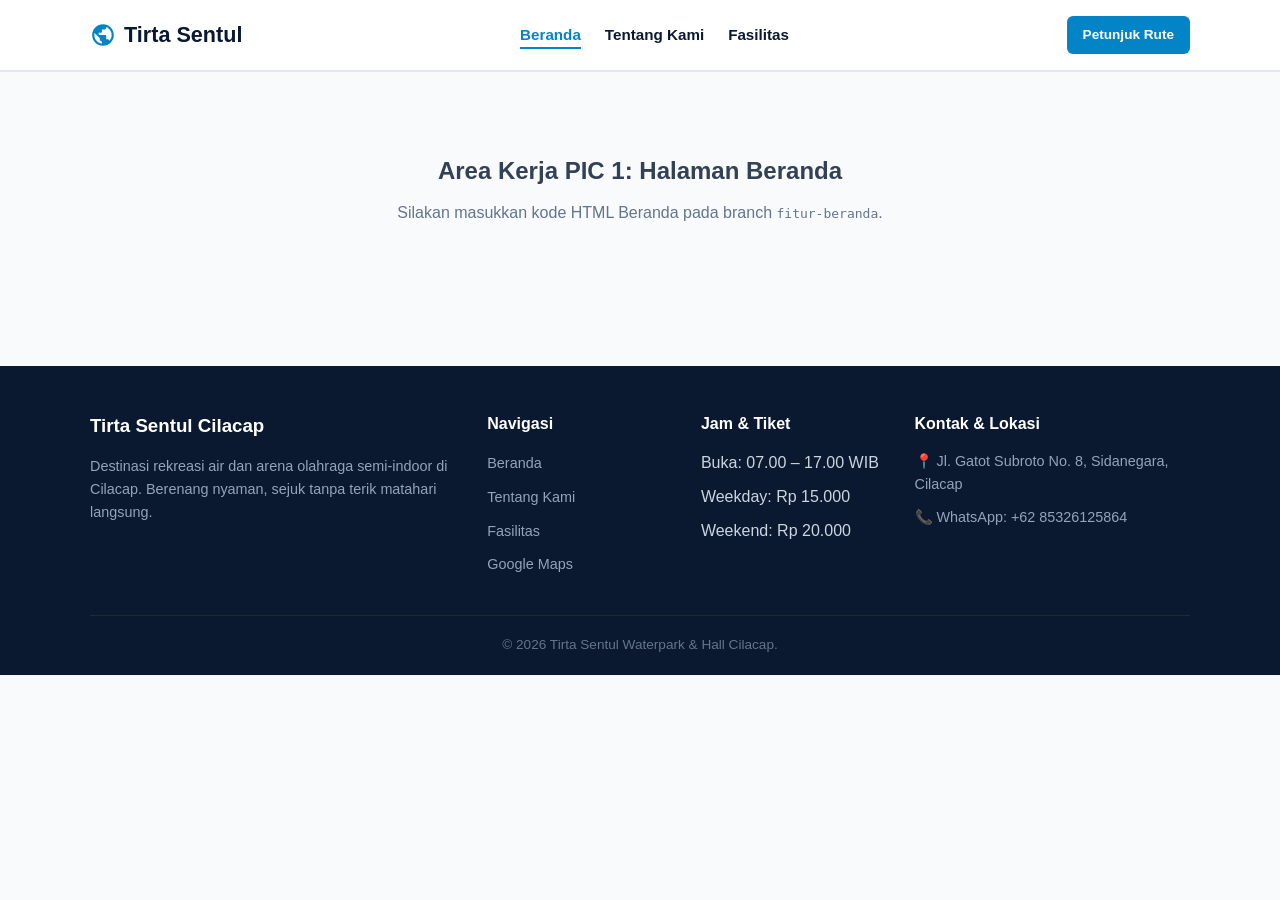
==== index.html @ 7c4a81f1 "Inisiasi kerangka project, master template header footer, dan DRD" ====
<!DOCTYPE html>
<html lang="id">
<head>
  <meta charset="UTF-8">
  <meta name="viewport" content="width=device-width, initial-scale=1.0">
  <title>Beranda - Tirta Sentul Waterpark & Hall Cilacap</title>
  <meta name="description" content="Destinasi renang semi-indoor sejuk di Cilacap. Bebas terik matahari langsung dan hujan.">
  <link rel="stylesheet" href="style.css">
</head>
<body>

  <!-- =========================================================================
       CANONICAL HEADER (DIKELOLA OLEH KETUA / PM)
       ========================================================================= -->
  <header class="site-header">
    <div class="container navbar">
      <a href="index.html" class="brand-logo">
        <svg viewBox="0 0 24 24"><path d="M12 2C6.48 2 2 6.48 2 12s4.48 10 10 10 10-4.48 10-10S17.52 2 12 2zm-1 17.93c-3.95-.49-7-3.85-7-7.93 0-.62.08-1.21.21-1.79L9 15v1c0 1.1.9 2 2 2v1.93zm6.9-2.54c-.26-.81-1-1.39-1.9-1.39h-1v-3c0-.55-.45-1-1-1H8v-2h2c.55 0 1-.45 1-1V7h2c1.1 0 2-.9 2-2v-.41c2.93 1.19 5 4.06 5 7.41 0 2.08-.8 3.97-2.1 5.39z"/></svg>
        <span>Tirta Sentul</span>
      </a>

      <nav>
        <ul class="nav-links">
          <li><a href="index.html">Beranda</a></li>
          <li><a href="tentang.html">Tentang Kami</a></li>
          <li><a href="fasilitas.html">Fasilitas</a></li>
        </ul>
      </nav>

      <a href="https://maps.google.com/?q=Sentul+Waterpark+Cilacap" target="_blank" class="btn btn-primary" style="padding: 8px 16px; font-size: 0.85rem;">
        Petunjuk Rute
      </a>
    </div>
  </header>

  <!-- =========================================================================
       MAIN CONTENT: AREA KERJA KHUSUS PIC 1 (BERANDA)
       Instruksi: Masukkan kode [BLOK 1: HTML] hasil generate AI di bawah ini.
       ========================================================================= -->
  <main id="main-content">
    <section style="padding: 80px 0; text-align: center;">
      <div class="container">
        <h2>Area Kerja PIC 1: Halaman Beranda</h2>
        <p style="margin-top: 10px; color: var(--text-muted);">Silakan masukkan kode HTML Beranda pada branch <code>fitur-beranda</code>.</p>
      </div>
    </section>
  </main>

  <!-- =========================================================================
       CANONICAL FOOTER (DIKELOLA OLEH KETUA / PM)
       ========================================================================= -->
  <footer class="site-footer">
    <div class="container footer-grid">
      <div class="footer-col">
        <h3>Tirta Sentul Cilacap</h3>
        <p>Destinasi rekreasi air dan arena olahraga semi-indoor di Cilacap. Berenang nyaman, sejuk tanpa terik matahari langsung.</p>
      </div>

      <div class="footer-col">
        <h4>Navigasi</h4>
        <ul class="footer-links">
          <li><a href="index.html">Beranda</a></li>
          <li><a href="tentang.html">Tentang Kami</a></li>
          <li><a href="fasilitas.html">Fasilitas</a></li>
          <li><a href="https://maps.google.com/?q=Sentul+Waterpark+Cilacap" target="_blank">Google Maps</a></li>
        </ul>
      </div>

      <div class="footer-col">
        <h4>Jam & Tiket</h4>
        <ul class="footer-links">
          <li>Buka: 07.00 – 17.00 WIB</li>
          <li>Weekday: Rp 15.000</li>
          <li>Weekend: Rp 20.000</li>
        </ul>
      </div>

      <div class="footer-col">
        <h4>Kontak & Lokasi</h4>
        <div class="footer-contact-item">
          <span>📍 Jl. Gatot Subroto No. 8, Sidanegara, Cilacap</span>
        </div>
        <div class="footer-contact-item">
          <span>📞 WhatsApp: +62 85326125864</span>
        </div>
      </div>
    </div>

    <div class="container footer-bottom">
      <p>&copy; 2026 Tirta Sentul Waterpark & Hall Cilacap.</p>
    </div>
  </footer>

  <script src="script.js"></script>
</body>
</html>
---- style.css ----
/* ==========================================================================
   TIRTA SENTUL WATERPARK & HALL CILACAP - STYLESHEET TUNGGAL
   Mata Kuliah: Pemrograman Web Dasar - Politeknik Negeri Cilacap
   Struktur: Multi-Page Application (MPA) dengan Zonasi Git Kolaboratif
   ========================================================================== */

/* --------------------------------------------------------------------------
   1. RESET & VARIABLE GLOBAL (Dikelola oleh Ketua / PM)
   -------------------------------------------------------------------------- */
* {
  margin: 0;
  padding: 0;
  box-sizing: border-box;
}

:root {
  --primary-color: #0284c7;     /* Biru Air Tirta Sentul */
  --primary-hover: #0369a1;     /* Biru lebih gelap saat hover */
  --navy-color: #0a192f;        /* Navy Gelap untuk teks judul & footer */
  --bg-light: #f8fafc;          /* Latar belakang halaman */
  --text-color: #334155;        /* Warna teks isi / paragraf */
  --text-muted: #64748b;        /* Teks sekunder / abu-abu */
  --white: #ffffff;             /* Putih murni */
  --border-color: #e2e8f0;      /* Garis pembatas */
}

body {
  font-family: 'Segoe UI', Tahoma, Geneva, Verdana, sans-serif;
  color: var(--text-color);
  background-color: var(--bg-light);
  line-height: 1.6;
}

img {
  max-width: 100%;
  height: auto;
  display: block;
}

/* --------------------------------------------------------------------------
   2. KOMPONEN BERSAMA (Container & Tombol Reusable)
   -------------------------------------------------------------------------- */
.container {
  width: 90%;
  max-width: 1100px;
  margin: 0 auto;
}

.btn {
  display: inline-block;
  padding: 10px 22px;
  font-size: 0.95rem;
  font-weight: 600;
  text-decoration: none;
  border-radius: 6px;
  cursor: pointer;
  border: none;
  transition: background-color 0.2s ease, transform 0.2s ease;
}

.btn-primary {
  background-color: var(--primary-color);
  color: var(--white);
}

.btn-primary:hover {
  background-color: var(--primary-hover);
  transform: translateY(-2px);
}

.btn-secondary {
  background-color: #e2e8f0;
  color: var(--navy-color);
}

.btn-secondary:hover {
  background-color: #cbd5e1;
  transform: translateY(-2px);
}

/* --------------------------------------------------------------------------
   3. HEADER & NAVBAR BERSAMA (Dikelola oleh Ketua / PM)
   -------------------------------------------------------------------------- */
.site-header {
  background-color: var(--white);
  border-bottom: 2px solid var(--border-color);
  position: sticky;
  top: 0;
  z-index: 100;
}

.navbar {
  display: flex;
  justify-content: space-between;
  align-items: center;
  padding: 16px 0;
}

.brand-logo {
  display: flex;
  align-items: center;
  gap: 8px;
  font-size: 1.35rem;
  font-weight: 700;
  color: var(--navy-color);
  text-decoration: none;
}

.brand-logo svg {
  width: 26px;
  height: 26px;
  fill: var(--primary-color);
}

.nav-links {
  display: flex;
  gap: 24px;
  list-style: none;
}

.nav-links a {
  text-decoration: none;
  color: var(--navy-color);
  font-weight: 600;
  font-size: 0.95rem;
  padding-bottom: 4px;
  transition: color 0.2s ease, border-bottom 0.2s ease;
}

.nav-links a:hover,
.nav-links a.active {
  color: var(--primary-color);
  border-bottom: 2px solid var(--primary-color);
}

/* --------------------------------------------------------------------------
   4. FOOTER BERSAMA (Dikelola oleh Ketua / PM)
   -------------------------------------------------------------------------- */
.site-footer {
  background-color: var(--navy-color);
  color: #cbd5e1;
  padding: 45px 0 20px 0;
  margin-top: 60px;
}

.footer-grid {
  display: grid;
  grid-template-columns: 2fr 1fr 1fr 1.5fr;
  gap: 30px;
  margin-bottom: 30px;
}

.footer-col h3,
.footer-col h4 {
  color: var(--white);
  margin-bottom: 14px;
}

.footer-col p {
  font-size: 0.9rem;
  line-height: 1.6;
  color: #94a3b8;
}

.footer-links {
  list-style: none;
}

.footer-links li {
  margin-bottom: 8px;
}

.footer-links a {
  color: #94a3b8;
  text-decoration: none;
  font-size: 0.9rem;
  transition: color 0.2s ease;
}

.footer-links a:hover {
  color: var(--primary-color);
}

.footer-contact-item {
  display: flex;
  gap: 8px;
  margin-bottom: 10px;
  font-size: 0.9rem;
  color: #94a3b8;
}

.footer-bottom {
  text-align: center;
  border-top: 1px solid #1e293b;
  padding-top: 18px;
  font-size: 0.85rem;
  color: #64748b;
}

/* ==========================================================================
   5. BAGIAN PIC 1: HALAMAN BERANDA (index.html)
   Aturan: Wajib gunakan prefix .home- untuk semua class khusus Beranda.
   Tuliskan kode CSS halaman beranda di bawah baris ini:
   ========================================================================== */



/* ==========================================================================
   6. BAGIAN PIC 2: HALAMAN TENTANG KAMI (tentang.html)
   Aturan: Wajib gunakan prefix .about- untuk semua class khusus Tentang Kami.
   Tuliskan kode CSS halaman tentang kami di bawah baris ini:
   ========================================================================== */



/* ==========================================================================
   7. BAGIAN PIC 3: HALAMAN FASILITAS (fasilitas.html)
   Aturan: Wajib gunakan prefix .facility- untuk semua class khusus Fasilitas.
   Tuliskan kode CSS halaman fasilitas di bawah baris ini:
   ========================================================================== */
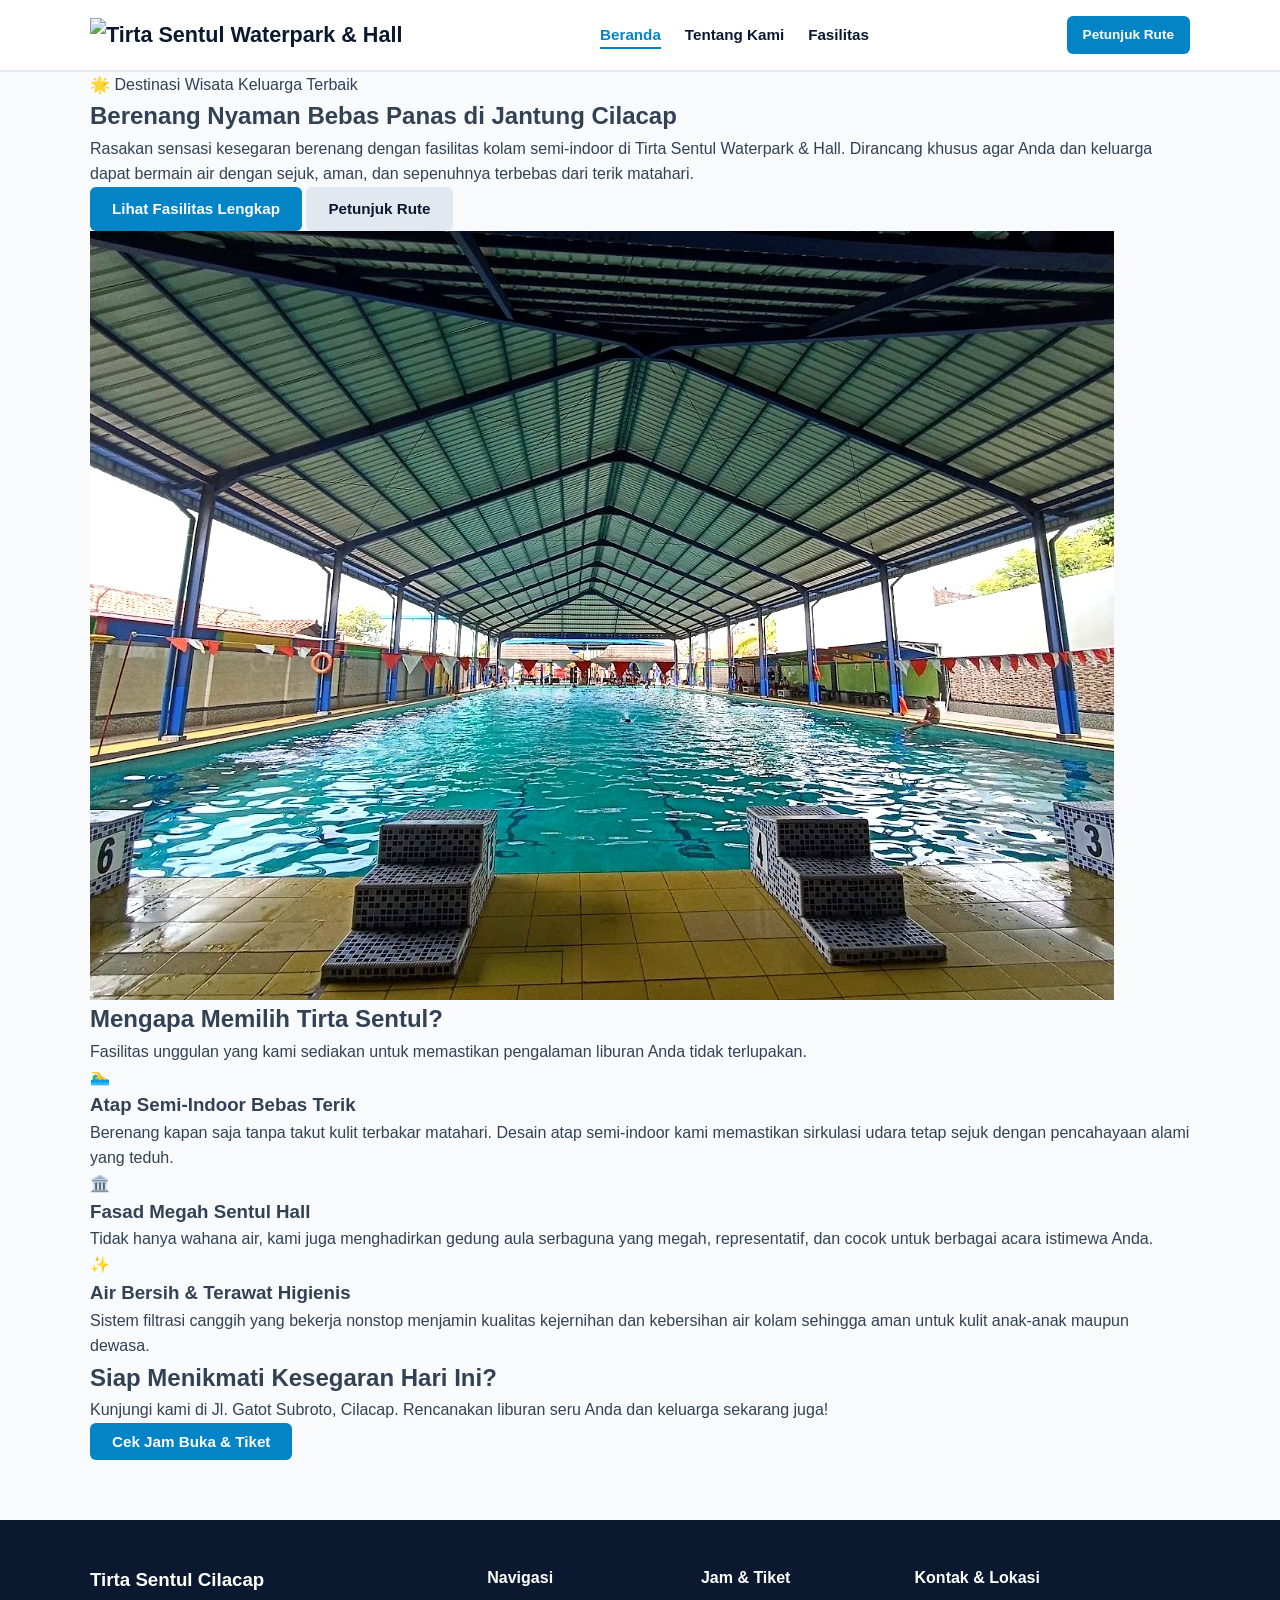
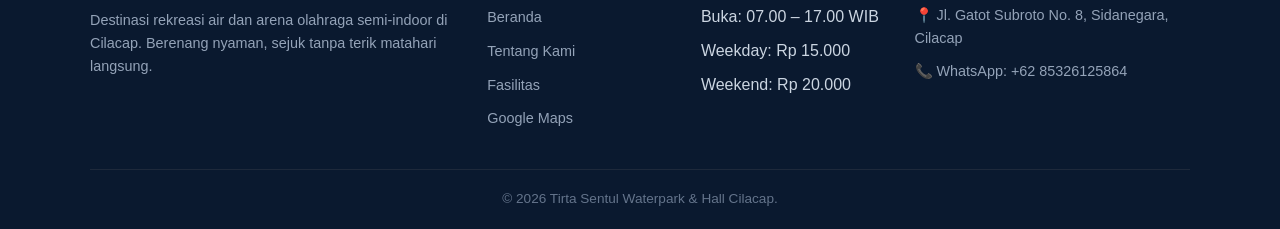
==== commit 7945a8ca: "Feat: Home page yang terdiri dari section hero, keunggulan, dan info tiket" ====
--- a/index.html
+++ b/index.html
@@ -5,6 +5,7 @@
   <meta name="viewport" content="width=device-width, initial-scale=1.0">
   <title>Beranda - Tirta Sentul Waterpark & Hall Cilacap</title>
   <meta name="description" content="Destinasi renang semi-indoor sejuk di Cilacap. Bebas terik matahari langsung dan hujan.">
+  <link rel="icon" type="image/svg+xml" href="assets/images/logo-icon.svg">
   <link rel="stylesheet" href="style.css">
 </head>
 <body>
@@ -14,9 +15,8 @@
        ========================================================================= -->
   <header class="site-header">
     <div class="container navbar">
-      <a href="index.html" class="brand-logo">
-        <svg viewBox="0 0 24 24"><path d="M12 2C6.48 2 2 6.48 2 12s4.48 10 10 10 10-4.48 10-10S17.52 2 12 2zm-1 17.93c-3.95-.49-7-3.85-7-7.93 0-.62.08-1.21.21-1.79L9 15v1c0 1.1.9 2 2 2v1.93zm6.9-2.54c-.26-.81-1-1.39-1.9-1.39h-1v-3c0-.55-.45-1-1-1H8v-2h2c.55 0 1-.45 1-1V7h2c1.1 0 2-.9 2-2v-.41c2.93 1.19 5 4.06 5 7.41 0 2.08-.8 3.97-2.1 5.39z"/></svg>
-        <span>Tirta Sentul</span>
+      <a href="index.html" class="brand-logo" aria-label="Tirta Sentul Waterpark & Hall">
+        <img src="assets/images/logo.svg" alt="Tirta Sentul Waterpark & Hall" class="brand-logo-img">
       </a>
 
       <nav>
@@ -38,11 +38,70 @@
        Instruksi: Masukkan kode [BLOK 1: HTML] hasil generate AI di bawah ini.
        ========================================================================= -->
   <main id="main-content">
-    <section style="padding: 80px 0; text-align: center;">
-      <div class="container">
-        <h2>Area Kerja PIC 1: Halaman Beranda</h2>
-        <p style="margin-top: 10px; color: var(--text-muted);">Silakan masukkan kode HTML Beranda pada branch <code>fitur-beranda</code>.</p>
+    <!-- HERO SECTION -->
+<section class="home-hero">
+  <div class="container">
+    <div class="home-hero-layout">
+      <div class="home-hero-content">
+        <span class="home-hero-badge">🌟 Destinasi Wisata Keluarga Terbaik</span>
+        <h1 class="home-hero-title">Berenang Nyaman Bebas Panas di Jantung Cilacap</h1>
+        <p class="home-hero-desc">
+          Rasakan sensasi kesegaran berenang dengan fasilitas kolam semi-indoor di Tirta Sentul Waterpark & Hall. Dirancang khusus agar Anda dan keluarga dapat bermain air dengan sejuk, aman, dan sepenuhnya terbebas dari terik matahari.
+        </p>
+      <div class="home-hero-actions">
+        <a href="fasilitas.html" class="btn btn-primary">Lihat Fasilitas Lengkap</a>
+        <a href="https://maps.google.com/?q=Sentul+Waterpark+Cilacap" target="_blank" rel="noopener noreferrer" class="btn btn-secondary">Petunjuk Rute</a>
       </div>
+    </div>
+    <div class="home-hero-visual">
+      <img src="assets/images/indoor-pool.jpg" alt="Kolam Renang Semi-Indoor Tirta Sentul Cilacap" class="home-hero-img">
+    </div>
+  </div>
+</div>
+</section>
+
+  <!-- KEUNGGULAN SECTION -->
+  <section class="home-features">
+    <div class="container">
+      <div class="home-section-header">
+        <h2 class="home-section-title">Mengapa Memilih Tirta Sentul?</h2>
+        <p class="home-section-desc">Fasilitas unggulan yang kami sediakan untuk memastikan pengalaman liburan Anda tidak terlupakan.</p>
+      </div>
+      
+      <div class="home-features-grid">
+        <!-- Kartu 1 -->
+        <article class="home-card">
+          <div class="home-card-icon">🏊‍♂️</div>
+          <h3 class="home-card-title">Atap Semi-Indoor Bebas Terik</h3>
+          <p class="home-card-desc">Berenang kapan saja tanpa takut kulit terbakar matahari. Desain atap semi-indoor kami memastikan sirkulasi udara tetap sejuk dengan pencahayaan alami yang teduh.</p>
+        </article>
+
+        <!-- Kartu 2 -->
+        <article class="home-card">
+          <div class="home-card-icon">🏛️</div>
+          <h3 class="home-card-title">Fasad Megah Sentul Hall</h3>
+          <p class="home-card-desc">Tidak hanya wahana air, kami juga menghadirkan gedung aula serbaguna yang megah, representatif, dan cocok untuk berbagai acara istimewa Anda.</p>
+        </article>
+
+        <!-- Kartu 3 -->
+        <article class="home-card">
+          <div class="home-card-icon">✨</div>
+          <h3 class="home-card-title">Air Bersih & Terawat Higienis</h3>
+          <p class="home-card-desc">Sistem filtrasi canggih yang bekerja nonstop menjamin kualitas kejernihan dan kebersihan air kolam sehingga aman untuk kulit anak-anak maupun dewasa.</p>
+        </article>
+      </div>
+    </div>
+  </section>
+
+    <!-- CALL TO ACTION (CTA) SECTION -->
+    <section class="home-cta-banner">
+    <div class="container">
+      <div class="home-cta-content">
+        <h2 class="home-cta-title">Siap Menikmati Kesegaran Hari Ini?</h2>
+        <p class="home-cta-desc">Kunjungi kami di Jl. Gatot Subroto, Cilacap. Rencanakan liburan seru Anda dan keluarga sekarang juga!</p>
+        <button type="button" id="btn-info-tiket" class="btn btn-primary">Cek Jam Buka & Tiket</button>
+      </div>
+    </div>
     </section>
   </main>
 
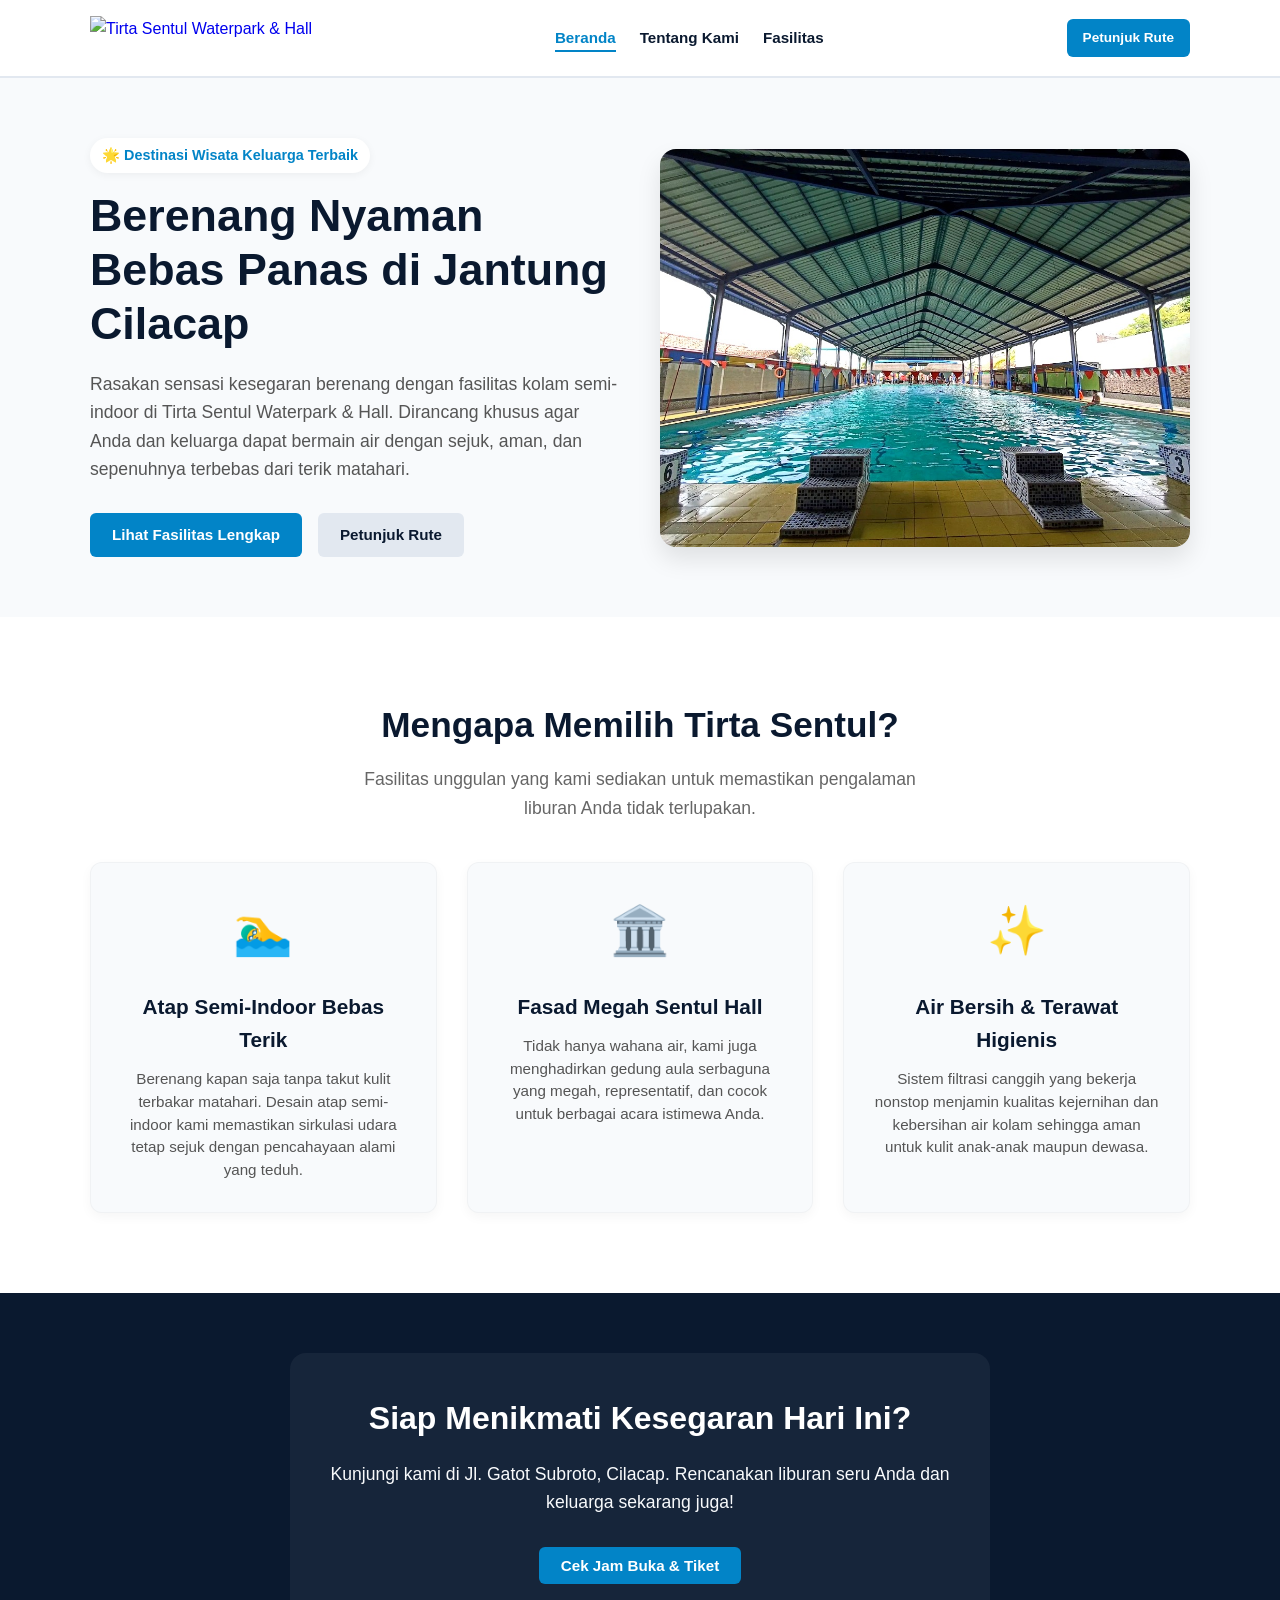
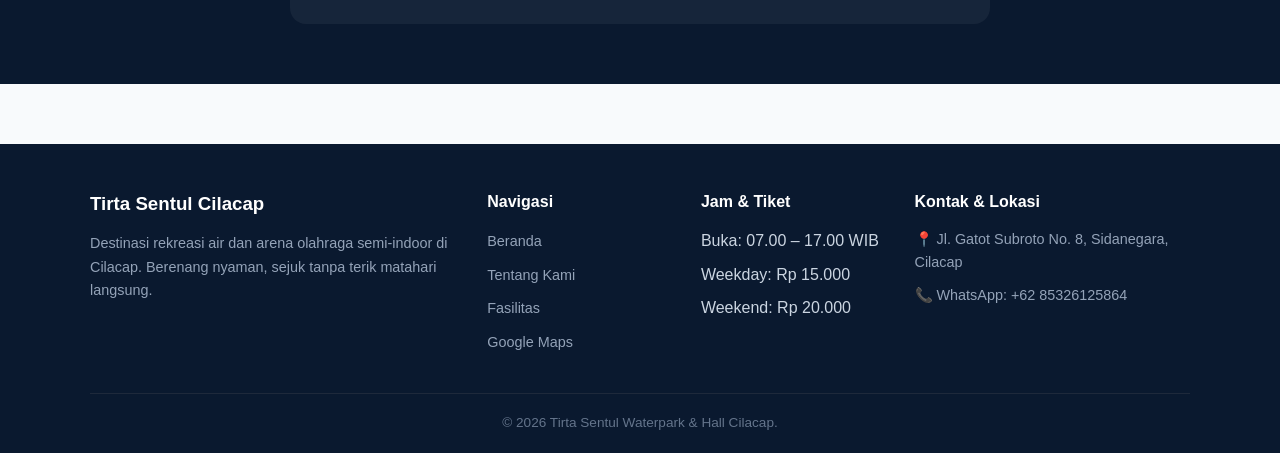
==== commit fa50c357: "Fix: Mengubah di section daftar harga dari alert menjadi pop up modal intraktif" ====
--- a/index.html
+++ b/index.html
@@ -38,71 +38,122 @@
        Instruksi: Masukkan kode [BLOK 1: HTML] hasil generate AI di bawah ini.
        ========================================================================= -->
   <main id="main-content">
-    <!-- HERO SECTION -->
-<section class="home-hero">
-  <div class="container">
-    <div class="home-hero-layout">
-      <div class="home-hero-content">
-        <span class="home-hero-badge">🌟 Destinasi Wisata Keluarga Terbaik</span>
-        <h1 class="home-hero-title">Berenang Nyaman Bebas Panas di Jantung Cilacap</h1>
-        <p class="home-hero-desc">
-          Rasakan sensasi kesegaran berenang dengan fasilitas kolam semi-indoor di Tirta Sentul Waterpark & Hall. Dirancang khusus agar Anda dan keluarga dapat bermain air dengan sejuk, aman, dan sepenuhnya terbebas dari terik matahari.
-        </p>
-      <div class="home-hero-actions">
-        <a href="fasilitas.html" class="btn btn-primary">Lihat Fasilitas Lengkap</a>
-        <a href="https://maps.google.com/?q=Sentul+Waterpark+Cilacap" target="_blank" rel="noopener noreferrer" class="btn btn-secondary">Petunjuk Rute</a>
-      </div>
-    </div>
-    <div class="home-hero-visual">
-      <img src="assets/images/indoor-pool.jpg" alt="Kolam Renang Semi-Indoor Tirta Sentul Cilacap" class="home-hero-img">
+  <!-- HERO SECTION -->
+  <section class="home-hero">
+    <div class="container">
+      <div class="home-hero-layout">
+        <div class="home-hero-content">
+          <span class="home-hero-badge">🌟 Destinasi Wisata Keluarga Terbaik</span>
+          <h1 class="home-hero-title">Berenang Nyaman Bebas Panas di Jantung Cilacap</h1>
+          <p class="home-hero-desc">
+            Rasakan sensasi kesegaran berenang dengan fasilitas kolam semi-indoor di Tirta Sentul Waterpark & Hall. Dirancang khusus agar Anda dan keluarga dapat bermain air dengan sejuk, aman, dan sepenuhnya terbebas dari terik matahari.
+          </p>
+        <div class="home-hero-actions">
+          <a href="fasilitas.html" class="btn btn-primary">Lihat Fasilitas Lengkap</a>
+          <a href="https://maps.google.com/?q=Sentul+Waterpark+Cilacap" target="_blank" rel="noopener noreferrer" class="btn btn-secondary">Petunjuk Rute</a>
+        </div>
+      </div>
+      <div class="home-hero-visual">
+        <img src="assets/images/indoor-pool.jpg" alt="Kolam Renang Semi-Indoor Tirta Sentul Cilacap" class="home-hero-img">
+      </div>
     </div>
   </div>
-</div>
-</section>
-
-  <!-- KEUNGGULAN SECTION -->
-  <section class="home-features">
-    <div class="container">
-      <div class="home-section-header">
-        <h2 class="home-section-title">Mengapa Memilih Tirta Sentul?</h2>
-        <p class="home-section-desc">Fasilitas unggulan yang kami sediakan untuk memastikan pengalaman liburan Anda tidak terlupakan.</p>
-      </div>
-      
-      <div class="home-features-grid">
-        <!-- Kartu 1 -->
-        <article class="home-card">
-          <div class="home-card-icon">🏊‍♂️</div>
-          <h3 class="home-card-title">Atap Semi-Indoor Bebas Terik</h3>
-          <p class="home-card-desc">Berenang kapan saja tanpa takut kulit terbakar matahari. Desain atap semi-indoor kami memastikan sirkulasi udara tetap sejuk dengan pencahayaan alami yang teduh.</p>
-        </article>
-
-        <!-- Kartu 2 -->
-        <article class="home-card">
-          <div class="home-card-icon">🏛️</div>
-          <h3 class="home-card-title">Fasad Megah Sentul Hall</h3>
-          <p class="home-card-desc">Tidak hanya wahana air, kami juga menghadirkan gedung aula serbaguna yang megah, representatif, dan cocok untuk berbagai acara istimewa Anda.</p>
-        </article>
-
-        <!-- Kartu 3 -->
-        <article class="home-card">
-          <div class="home-card-icon">✨</div>
-          <h3 class="home-card-title">Air Bersih & Terawat Higienis</h3>
-          <p class="home-card-desc">Sistem filtrasi canggih yang bekerja nonstop menjamin kualitas kejernihan dan kebersihan air kolam sehingga aman untuk kulit anak-anak maupun dewasa.</p>
-        </article>
-      </div>
-    </div>
   </section>
 
-    <!-- CALL TO ACTION (CTA) SECTION -->
-    <section class="home-cta-banner">
-    <div class="container">
-      <div class="home-cta-content">
-        <h2 class="home-cta-title">Siap Menikmati Kesegaran Hari Ini?</h2>
-        <p class="home-cta-desc">Kunjungi kami di Jl. Gatot Subroto, Cilacap. Rencanakan liburan seru Anda dan keluarga sekarang juga!</p>
-        <button type="button" id="btn-info-tiket" class="btn btn-primary">Cek Jam Buka & Tiket</button>
-      </div>
-    </div>
+    <!-- KEUNGGULAN SECTION -->
+    <section class="home-highlights">
+      <div class="container">
+        <div class="home-section-header">
+          <h2 class="home-section-title">Mengapa Memilih Tirta Sentul?</h2>
+          <p class="home-section-desc">Fasilitas unggulan yang kami sediakan untuk memastikan pengalaman liburan Anda tidak terlupakan.</p>
+        </div>
+        
+        <div class="home-highlights-grid">
+          <!-- Kartu 1 -->
+          <article class="home-card">
+            <div class="home-card-icon">🏊‍♂️</div>
+            <h3 class="home-card-title">Atap Semi-Indoor Bebas Terik</h3>
+            <p class="home-card-desc">Berenang kapan saja tanpa takut kulit terbakar matahari. Desain atap semi-indoor kami memastikan sirkulasi udara tetap sejuk dengan pencahayaan alami yang teduh.</p>
+          </article>
+
+          <!-- Kartu 2 -->
+          <article class="home-card">
+            <div class="home-card-icon">🏛️</div>
+            <h3 class="home-card-title">Fasad Megah Sentul Hall</h3>
+            <p class="home-card-desc">Tidak hanya wahana air, kami juga menghadirkan gedung aula serbaguna yang megah, representatif, dan cocok untuk berbagai acara istimewa Anda.</p>
+          </article>
+
+          <!-- Kartu 3 -->
+          <article class="home-card">
+            <div class="home-card-icon">✨</div>
+            <h3 class="home-card-title">Air Bersih & Terawat Higienis</h3>
+            <p class="home-card-desc">Sistem filtrasi canggih yang bekerja nonstop menjamin kualitas kejernihan dan kebersihan air kolam sehingga aman untuk kulit anak-anak maupun dewasa.</p>
+          </article>
+        </div>
+      </div>
     </section>
+
+      <!-- CALL TO ACTION (CTA) SECTION -->
+      <section class="home-cta-banner">
+      <div class="container">
+        <div class="home-cta-content">
+          <h2 class="home-cta-title">Siap Menikmati Kesegaran Hari Ini?</h2>
+          <p class="home-cta-desc">Kunjungi kami di Jl. Gatot Subroto, Cilacap. Rencanakan liburan seru Anda dan keluarga sekarang juga!</p>
+          <button type="button" id="btn-info-tiket" class="btn btn-primary">Cek Jam Buka & Tiket</button>
+        </div>
+      </div>
+    </section>
+
+        <!-- MODAL POP-UP INFO TIKET & JAM OPERASIONAL -->
+    <dialog id="modal-info-tiket" class="home-modal">
+      <div class="home-modal-content">
+        <div class="home-modal-header">
+          <h3 class="home-modal-title">🎫 Informasi Tiket & Jam Buka</h3>
+          <button type="button" id="btn-close-modal" class="home-modal-close" aria-label="Tutup Modal">&times;</button>
+        </div>
+        
+        <div class="home-modal-body">
+          <p>Selamat datang di <strong>Tirta Sentul Waterpark & Hall Cilacap</strong>! Berikut rincian tarif masuk dan waktu operasional kami:</p>
+          
+          <div class="home-modal-price-box">
+            <div class="home-modal-price-item">
+              <span>Senin – Jumat (Weekday)</span>
+              <span>Rp 15.000 / orang</span>
+            </div>
+            <div class="home-modal-price-item">
+              <span>Sabtu – Minggu &amp; Libur Nasional</span>
+              <span>Rp 20.000 / orang</span>
+            </div>
+            <div class="home-modal-price-item">
+              <span>Rombongan Sekolah / Instansi</span>
+              <span>Hubungi WA</span>
+            </div>
+            <div class="home-modal-price-item">
+              <span>Jam Operasional</span>
+              <span>07.30 – 17.00 WIB</span>
+            </div>
+          </div>
+          
+          <p class="home-modal-note">📍 <em>Jl. Gatot Subroto No. 8, Sidanegara, Cilacap</em></p>
+        </div>
+
+        <div class="home-modal-actions">
+          <a href="https://wa.me/6285326125864?text=Halo%20Tirta%20Sentul,%20saya%20ingin%20tanya%20info%20tiket%20dan%20booking%20rombongan%20sekolah" 
+             target="_blank" 
+             rel="noopener noreferrer" 
+             class="btn btn-primary">
+            💬 Hubungi WhatsApp
+          </a>
+          <a href="https://maps.google.com/?q=Sentul+Waterpark+Cilacap" 
+             target="_blank" 
+             rel="noopener noreferrer" 
+             class="btn btn-secondary">
+            📍 Buka Google Maps
+          </a>
+        </div>
+      </div>
+    </dialog>
+
   </main>
 
   <!-- =========================================================================
--- a/style.css
+++ b/style.css
@@ -100,16 +100,18 @@
   display: flex;
   align-items: center;
   gap: 8px;
-  font-size: 1.35rem;
-  font-weight: 700;
-  color: var(--navy-color);
   text-decoration: none;
 }
 
-.brand-logo svg {
-  width: 26px;
-  height: 26px;
-  fill: var(--primary-color);
+.brand-logo-img {
+  height: 44px;
+  width: auto;
+  display: block;
+  transition: transform 0.2s ease;
+}
+
+.brand-logo:hover .brand-logo-img {
+  transform: scale(1.02);
 }
 
 .nav-links {
@@ -202,8 +204,285 @@
    Aturan: Wajib gunakan prefix .home- untuk semua class khusus Beranda.
    Tuliskan kode CSS halaman beranda di bawah baris ini:
    ========================================================================== */
-
-
+/* 5. BAGIAN PIC 1: HALAMAN BERANDA */
+
+/* HERO SECTION */
+.home-hero {
+  padding: 60px 0;
+  background-color: var(--bg-light);
+}
+
+.home-hero-layout {
+  display: flex;
+  align-items: center;
+  justify-content: space-between;
+  gap: 40px;
+}
+
+.home-hero-content {
+  flex: 1;
+  max-width: 600px;
+}
+
+.home-hero-badge {
+  display: inline-block;
+  background-color: var(--white);
+  color: var(--primary-color);
+  padding: 6px 12px;
+  border-radius: 20px;
+  font-size: 0.9rem;
+  font-weight: bold;
+  margin-bottom: 16px;
+  box-shadow: 0 2px 8px rgba(0,0,0,0.05);
+}
+
+.home-hero-title {
+  color: var(--navy-color);
+  font-size: 2.8rem;
+  line-height: 1.2;
+  margin-bottom: 20px;
+}
+
+.home-hero-desc {
+  font-size: 1.1rem;
+  line-height: 1.6;
+  color: #555;
+  margin-bottom: 30px;
+}
+
+.home-hero-actions {
+  display: flex;
+  gap: 16px;
+  flex-wrap: wrap;
+}
+
+.home-hero-visual {
+  flex: 1;
+}
+
+.home-hero-img {
+  width: 100%;
+  height: auto;
+  border-radius: 16px;
+  box-shadow: 0 12px 24px rgba(0,0,0,0.1);
+  object-fit: cover;
+}
+
+/* SECTION HEADER (Reusable) */
+.home-section-header {
+  text-align: center;
+  margin-bottom: 40px;
+}
+
+.home-section-title {
+  color: var(--navy-color);
+  font-size: 2.2rem;
+  margin-bottom: 12px;
+}
+
+.home-section-desc {
+  color: #666;
+  font-size: 1.1rem;
+  max-width: 600px;
+  margin: 0 auto;
+}
+
+/* HIGHLIGHTS SECTION */
+.home-highlights {
+  padding: 80px 0;
+  background-color: var(--white);
+}
+
+.home-highlights-grid {
+  display: grid;
+  grid-template-columns: repeat(3, 1fr);
+  gap: 30px;
+}
+
+.home-card {
+  background-color: var(--bg-light);
+  padding: 30px;
+  border-radius: 12px;
+  text-align: center;
+  box-shadow: 0 4px 12px rgba(0,0,0,0.04);
+  transition: transform 0.3s ease, box-shadow 0.3s ease;
+  border: 1px solid rgba(0,0,0,0.03);
+}
+
+.home-card:hover {
+  transform: translateY(-8px);
+  box-shadow: 0 12px 24px rgba(0,0,0,0.08);
+}
+
+.home-card-icon {
+  font-size: 3rem;
+  margin-bottom: 20px;
+}
+
+.home-card-title {
+  color: var(--navy-color);
+  font-size: 1.3rem;
+  margin-bottom: 12px;
+}
+
+.home-card-desc {
+  color: #555;
+  line-height: 1.5;
+  font-size: 0.95rem;
+}
+
+/* CTA BANNER SECTION */
+.home-cta-banner {
+  padding: 60px 0;
+  background-color: var(--navy-color);
+  text-align: center;
+}
+
+.home-cta-content {
+  max-width: 700px;
+  margin: 0 auto;
+  padding: 40px;
+  background-color: rgba(255,255,255,0.05);
+  border-radius: 16px;
+}
+
+.home-cta-title {
+  color: var(--white);
+  font-size: 2rem;
+  margin-bottom: 16px;
+}
+
+.home-cta-desc {
+  color: var(--bg-light);
+  font-size: 1.1rem;
+  margin-bottom: 30px;
+}
+
+/* MODAL TIKET POP-UP (NATIVE HTML5 DIALOG) */
+.home-modal {
+  border: none;
+  border-radius: 16px;
+  padding: 0;
+  max-width: 520px;
+  width: 90%;
+  box-shadow: 0 20px 40px rgba(0, 0, 0, 0.25);
+  margin: auto;
+}
+
+.home-modal::backdrop {
+  background: rgba(10, 25, 47, 0.65);
+  backdrop-filter: blur(4px);
+}
+
+.home-modal-content {
+  padding: 28px;
+  background-color: var(--white);
+}
+
+.home-modal-header {
+  display: flex;
+  justify-content: space-between;
+  align-items: center;
+  margin-bottom: 16px;
+  padding-bottom: 12px;
+  border-bottom: 1px solid var(--border-color);
+}
+
+.home-modal-title {
+  color: var(--navy-color);
+  font-size: 1.25rem;
+  margin: 0;
+}
+
+.home-modal-close {
+  background: none;
+  border: none;
+  font-size: 1.8rem;
+  line-height: 1;
+  color: #64748b;
+  cursor: pointer;
+  padding: 0 4px;
+  transition: color 0.2s;
+}
+
+.home-modal-close:hover {
+  color: var(--navy-color);
+}
+
+.home-modal-body {
+  color: #475569;
+  font-size: 0.95rem;
+  line-height: 1.6;
+  margin-bottom: 24px;
+}
+
+.home-modal-price-box {
+  background-color: var(--bg-light);
+  border-radius: 10px;
+  padding: 14px 16px;
+  margin: 14px 0;
+  border-left: 4px solid var(--primary-color);
+}
+
+.home-modal-price-item {
+  display: flex;
+  justify-content: space-between;
+  padding: 6px 0;
+  font-weight: 500;
+  border-bottom: 1px dashed #e2e8f0;
+}
+
+.home-modal-price-item:last-child {
+  border-bottom: none;
+}
+
+.home-modal-price-item span:last-child {
+  font-weight: 700;
+  color: var(--primary-color);
+}
+
+.home-modal-note {
+  font-size: 0.85rem;
+  color: #64748b;
+  margin-top: 10px;
+}
+
+.home-modal-actions {
+  display: flex;
+  gap: 12px;
+  flex-wrap: wrap;
+}
+
+.home-modal-actions .btn {
+  flex: 1;
+  text-align: center;
+  justify-content: center;
+  font-size: 0.9rem;
+  padding: 10px 14px;
+}
+/* RESPONSIVE DASAR BERANDA */
+@media (max-width: 768px) {
+  .home-hero-layout {
+    flex-direction: column;
+    text-align: center;
+  }
+  
+  .home-hero-actions {
+    justify-content: center;
+  }
+
+  .home-hero-title {
+    font-size: 2.2rem;
+  }
+
+  .home-highlights-grid {
+    grid-template-columns: 1fr;
+  }
+
+  .home-modal-actions {
+    flex-direction: column;
+  }
+}
 
 /* ==========================================================================
    6. BAGIAN PIC 2: HALAMAN TENTANG KAMI (tentang.html)
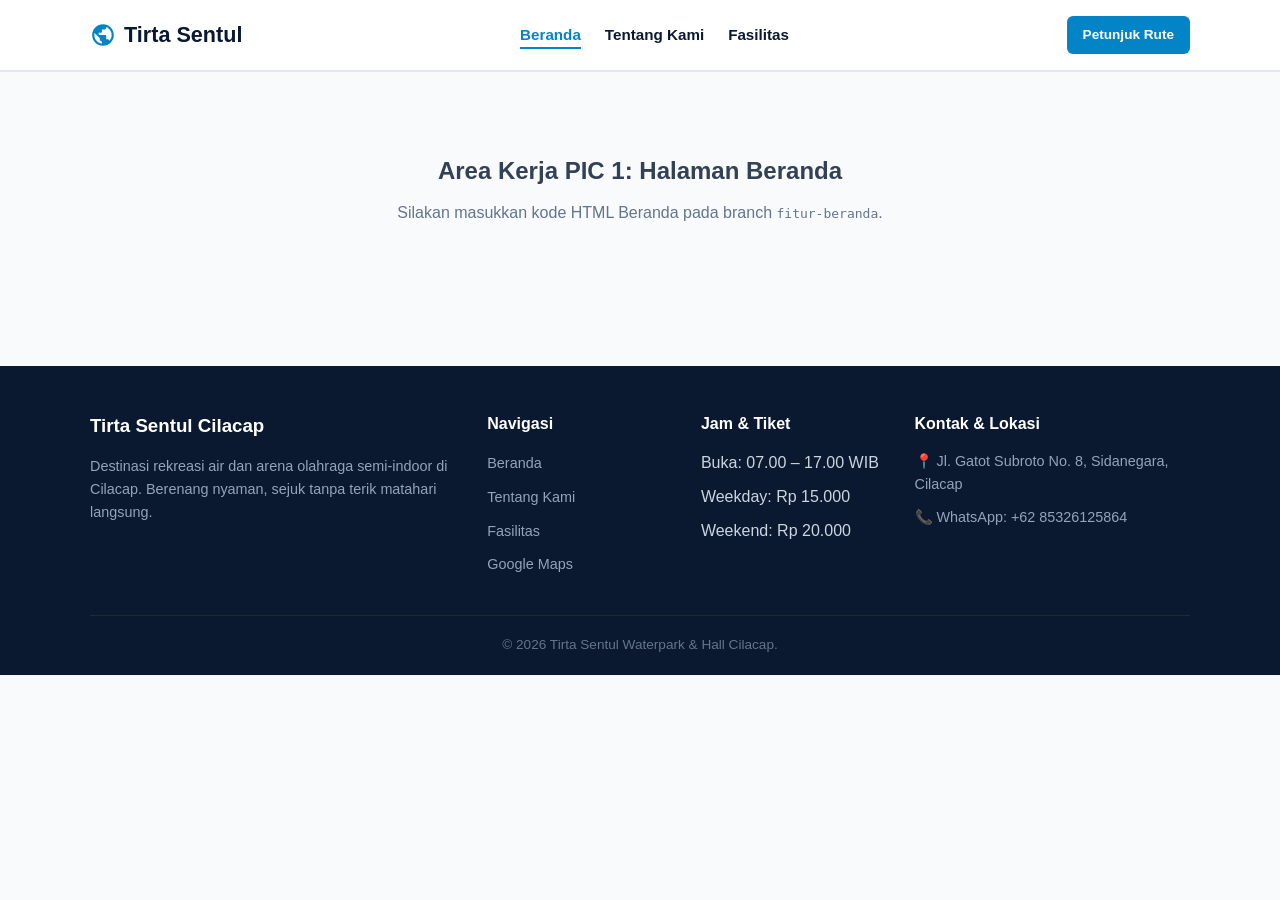
==== commit 02774ee7: "nyoba benerin konflik tentang.html" ====
--- a/index.html
+++ b/index.html
@@ -5,7 +5,6 @@
   <meta name="viewport" content="width=device-width, initial-scale=1.0">
   <title>Beranda - Tirta Sentul Waterpark & Hall Cilacap</title>
   <meta name="description" content="Destinasi renang semi-indoor sejuk di Cilacap. Bebas terik matahari langsung dan hujan.">
-  <link rel="icon" type="image/svg+xml" href="assets/images/logo-icon.svg">
   <link rel="stylesheet" href="style.css">
 </head>
 <body>
@@ -15,8 +14,9 @@
        ========================================================================= -->
   <header class="site-header">
     <div class="container navbar">
-      <a href="index.html" class="brand-logo" aria-label="Tirta Sentul Waterpark & Hall">
-        <img src="assets/images/logo.svg" alt="Tirta Sentul Waterpark & Hall" class="brand-logo-img">
+      <a href="index.html" class="brand-logo">
+        <svg viewBox="0 0 24 24"><path d="M12 2C6.48 2 2 6.48 2 12s4.48 10 10 10 10-4.48 10-10S17.52 2 12 2zm-1 17.93c-3.95-.49-7-3.85-7-7.93 0-.62.08-1.21.21-1.79L9 15v1c0 1.1.9 2 2 2v1.93zm6.9-2.54c-.26-.81-1-1.39-1.9-1.39h-1v-3c0-.55-.45-1-1-1H8v-2h2c.55 0 1-.45 1-1V7h2c1.1 0 2-.9 2-2v-.41c2.93 1.19 5 4.06 5 7.41 0 2.08-.8 3.97-2.1 5.39z"/></svg>
+        <span>Tirta Sentul</span>
       </a>
 
       <nav>
@@ -38,122 +38,12 @@
        Instruksi: Masukkan kode [BLOK 1: HTML] hasil generate AI di bawah ini.
        ========================================================================= -->
   <main id="main-content">
-  <!-- HERO SECTION -->
-  <section class="home-hero">
-    <div class="container">
-      <div class="home-hero-layout">
-        <div class="home-hero-content">
-          <span class="home-hero-badge">🌟 Destinasi Wisata Keluarga Terbaik</span>
-          <h1 class="home-hero-title">Berenang Nyaman Bebas Panas di Jantung Cilacap</h1>
-          <p class="home-hero-desc">
-            Rasakan sensasi kesegaran berenang dengan fasilitas kolam semi-indoor di Tirta Sentul Waterpark & Hall. Dirancang khusus agar Anda dan keluarga dapat bermain air dengan sejuk, aman, dan sepenuhnya terbebas dari terik matahari.
-          </p>
-        <div class="home-hero-actions">
-          <a href="fasilitas.html" class="btn btn-primary">Lihat Fasilitas Lengkap</a>
-          <a href="https://maps.google.com/?q=Sentul+Waterpark+Cilacap" target="_blank" rel="noopener noreferrer" class="btn btn-secondary">Petunjuk Rute</a>
-        </div>
-      </div>
-      <div class="home-hero-visual">
-        <img src="assets/images/indoor-pool.jpg" alt="Kolam Renang Semi-Indoor Tirta Sentul Cilacap" class="home-hero-img">
-      </div>
-    </div>
-  </div>
-  </section>
-
-    <!-- KEUNGGULAN SECTION -->
-    <section class="home-highlights">
+    <section style="padding: 80px 0; text-align: center;">
       <div class="container">
-        <div class="home-section-header">
-          <h2 class="home-section-title">Mengapa Memilih Tirta Sentul?</h2>
-          <p class="home-section-desc">Fasilitas unggulan yang kami sediakan untuk memastikan pengalaman liburan Anda tidak terlupakan.</p>
-        </div>
-        
-        <div class="home-highlights-grid">
-          <!-- Kartu 1 -->
-          <article class="home-card">
-            <div class="home-card-icon">🏊‍♂️</div>
-            <h3 class="home-card-title">Atap Semi-Indoor Bebas Terik</h3>
-            <p class="home-card-desc">Berenang kapan saja tanpa takut kulit terbakar matahari. Desain atap semi-indoor kami memastikan sirkulasi udara tetap sejuk dengan pencahayaan alami yang teduh.</p>
-          </article>
-
-          <!-- Kartu 2 -->
-          <article class="home-card">
-            <div class="home-card-icon">🏛️</div>
-            <h3 class="home-card-title">Fasad Megah Sentul Hall</h3>
-            <p class="home-card-desc">Tidak hanya wahana air, kami juga menghadirkan gedung aula serbaguna yang megah, representatif, dan cocok untuk berbagai acara istimewa Anda.</p>
-          </article>
-
-          <!-- Kartu 3 -->
-          <article class="home-card">
-            <div class="home-card-icon">✨</div>
-            <h3 class="home-card-title">Air Bersih & Terawat Higienis</h3>
-            <p class="home-card-desc">Sistem filtrasi canggih yang bekerja nonstop menjamin kualitas kejernihan dan kebersihan air kolam sehingga aman untuk kulit anak-anak maupun dewasa.</p>
-          </article>
-        </div>
+        <h2>Area Kerja PIC 1: Halaman Beranda</h2>
+        <p style="margin-top: 10px; color: var(--text-muted);">Silakan masukkan kode HTML Beranda pada branch <code>fitur-beranda</code>.</p>
       </div>
     </section>
-
-      <!-- CALL TO ACTION (CTA) SECTION -->
-      <section class="home-cta-banner">
-      <div class="container">
-        <div class="home-cta-content">
-          <h2 class="home-cta-title">Siap Menikmati Kesegaran Hari Ini?</h2>
-          <p class="home-cta-desc">Kunjungi kami di Jl. Gatot Subroto, Cilacap. Rencanakan liburan seru Anda dan keluarga sekarang juga!</p>
-          <button type="button" id="btn-info-tiket" class="btn btn-primary">Cek Jam Buka & Tiket</button>
-        </div>
-      </div>
-    </section>
-
-        <!-- MODAL POP-UP INFO TIKET & JAM OPERASIONAL -->
-    <dialog id="modal-info-tiket" class="home-modal">
-      <div class="home-modal-content">
-        <div class="home-modal-header">
-          <h3 class="home-modal-title">🎫 Informasi Tiket & Jam Buka</h3>
-          <button type="button" id="btn-close-modal" class="home-modal-close" aria-label="Tutup Modal">&times;</button>
-        </div>
-        
-        <div class="home-modal-body">
-          <p>Selamat datang di <strong>Tirta Sentul Waterpark & Hall Cilacap</strong>! Berikut rincian tarif masuk dan waktu operasional kami:</p>
-          
-          <div class="home-modal-price-box">
-            <div class="home-modal-price-item">
-              <span>Senin – Jumat (Weekday)</span>
-              <span>Rp 15.000 / orang</span>
-            </div>
-            <div class="home-modal-price-item">
-              <span>Sabtu – Minggu &amp; Libur Nasional</span>
-              <span>Rp 20.000 / orang</span>
-            </div>
-            <div class="home-modal-price-item">
-              <span>Rombongan Sekolah / Instansi</span>
-              <span>Hubungi WA</span>
-            </div>
-            <div class="home-modal-price-item">
-              <span>Jam Operasional</span>
-              <span>07.30 – 17.00 WIB</span>
-            </div>
-          </div>
-          
-          <p class="home-modal-note">📍 <em>Jl. Gatot Subroto No. 8, Sidanegara, Cilacap</em></p>
-        </div>
-
-        <div class="home-modal-actions">
-          <a href="https://wa.me/6285326125864?text=Halo%20Tirta%20Sentul,%20saya%20ingin%20tanya%20info%20tiket%20dan%20booking%20rombongan%20sekolah" 
-             target="_blank" 
-             rel="noopener noreferrer" 
-             class="btn btn-primary">
-            💬 Hubungi WhatsApp
-          </a>
-          <a href="https://maps.google.com/?q=Sentul+Waterpark+Cilacap" 
-             target="_blank" 
-             rel="noopener noreferrer" 
-             class="btn btn-secondary">
-            📍 Buka Google Maps
-          </a>
-        </div>
-      </div>
-    </dialog>
-
   </main>
 
   <!-- =========================================================================
--- a/style.css
+++ b/style.css
@@ -100,18 +100,16 @@
   display: flex;
   align-items: center;
   gap: 8px;
-  text-decoration: none;
-}
-
-.brand-logo-img {
-  height: 44px;
-  width: auto;
-  display: block;
-  transition: transform 0.2s ease;
-}
-
-.brand-logo:hover .brand-logo-img {
-  transform: scale(1.02);
+  font-size: 1.35rem;
+  font-weight: 700;
+  color: var(--navy-color);
+  text-decoration: none;
+}
+
+.brand-logo svg {
+  width: 26px;
+  height: 26px;
+  fill: var(--primary-color);
 }
 
 .nav-links {
@@ -204,285 +202,8 @@
    Aturan: Wajib gunakan prefix .home- untuk semua class khusus Beranda.
    Tuliskan kode CSS halaman beranda di bawah baris ini:
    ========================================================================== */
-/* 5. BAGIAN PIC 1: HALAMAN BERANDA */
-
-/* HERO SECTION */
-.home-hero {
-  padding: 60px 0;
-  background-color: var(--bg-light);
-}
-
-.home-hero-layout {
-  display: flex;
-  align-items: center;
-  justify-content: space-between;
-  gap: 40px;
-}
-
-.home-hero-content {
-  flex: 1;
-  max-width: 600px;
-}
-
-.home-hero-badge {
-  display: inline-block;
-  background-color: var(--white);
-  color: var(--primary-color);
-  padding: 6px 12px;
-  border-radius: 20px;
-  font-size: 0.9rem;
-  font-weight: bold;
-  margin-bottom: 16px;
-  box-shadow: 0 2px 8px rgba(0,0,0,0.05);
-}
-
-.home-hero-title {
-  color: var(--navy-color);
-  font-size: 2.8rem;
-  line-height: 1.2;
-  margin-bottom: 20px;
-}
-
-.home-hero-desc {
-  font-size: 1.1rem;
-  line-height: 1.6;
-  color: #555;
-  margin-bottom: 30px;
-}
-
-.home-hero-actions {
-  display: flex;
-  gap: 16px;
-  flex-wrap: wrap;
-}
-
-.home-hero-visual {
-  flex: 1;
-}
-
-.home-hero-img {
-  width: 100%;
-  height: auto;
-  border-radius: 16px;
-  box-shadow: 0 12px 24px rgba(0,0,0,0.1);
-  object-fit: cover;
-}
-
-/* SECTION HEADER (Reusable) */
-.home-section-header {
-  text-align: center;
-  margin-bottom: 40px;
-}
-
-.home-section-title {
-  color: var(--navy-color);
-  font-size: 2.2rem;
-  margin-bottom: 12px;
-}
-
-.home-section-desc {
-  color: #666;
-  font-size: 1.1rem;
-  max-width: 600px;
-  margin: 0 auto;
-}
-
-/* HIGHLIGHTS SECTION */
-.home-highlights {
-  padding: 80px 0;
-  background-color: var(--white);
-}
-
-.home-highlights-grid {
-  display: grid;
-  grid-template-columns: repeat(3, 1fr);
-  gap: 30px;
-}
-
-.home-card {
-  background-color: var(--bg-light);
-  padding: 30px;
-  border-radius: 12px;
-  text-align: center;
-  box-shadow: 0 4px 12px rgba(0,0,0,0.04);
-  transition: transform 0.3s ease, box-shadow 0.3s ease;
-  border: 1px solid rgba(0,0,0,0.03);
-}
-
-.home-card:hover {
-  transform: translateY(-8px);
-  box-shadow: 0 12px 24px rgba(0,0,0,0.08);
-}
-
-.home-card-icon {
-  font-size: 3rem;
-  margin-bottom: 20px;
-}
-
-.home-card-title {
-  color: var(--navy-color);
-  font-size: 1.3rem;
-  margin-bottom: 12px;
-}
-
-.home-card-desc {
-  color: #555;
-  line-height: 1.5;
-  font-size: 0.95rem;
-}
-
-/* CTA BANNER SECTION */
-.home-cta-banner {
-  padding: 60px 0;
-  background-color: var(--navy-color);
-  text-align: center;
-}
-
-.home-cta-content {
-  max-width: 700px;
-  margin: 0 auto;
-  padding: 40px;
-  background-color: rgba(255,255,255,0.05);
-  border-radius: 16px;
-}
-
-.home-cta-title {
-  color: var(--white);
-  font-size: 2rem;
-  margin-bottom: 16px;
-}
-
-.home-cta-desc {
-  color: var(--bg-light);
-  font-size: 1.1rem;
-  margin-bottom: 30px;
-}
-
-/* MODAL TIKET POP-UP (NATIVE HTML5 DIALOG) */
-.home-modal {
-  border: none;
-  border-radius: 16px;
-  padding: 0;
-  max-width: 520px;
-  width: 90%;
-  box-shadow: 0 20px 40px rgba(0, 0, 0, 0.25);
-  margin: auto;
-}
-
-.home-modal::backdrop {
-  background: rgba(10, 25, 47, 0.65);
-  backdrop-filter: blur(4px);
-}
-
-.home-modal-content {
-  padding: 28px;
-  background-color: var(--white);
-}
-
-.home-modal-header {
-  display: flex;
-  justify-content: space-between;
-  align-items: center;
-  margin-bottom: 16px;
-  padding-bottom: 12px;
-  border-bottom: 1px solid var(--border-color);
-}
-
-.home-modal-title {
-  color: var(--navy-color);
-  font-size: 1.25rem;
-  margin: 0;
-}
-
-.home-modal-close {
-  background: none;
-  border: none;
-  font-size: 1.8rem;
-  line-height: 1;
-  color: #64748b;
-  cursor: pointer;
-  padding: 0 4px;
-  transition: color 0.2s;
-}
-
-.home-modal-close:hover {
-  color: var(--navy-color);
-}
-
-.home-modal-body {
-  color: #475569;
-  font-size: 0.95rem;
-  line-height: 1.6;
-  margin-bottom: 24px;
-}
-
-.home-modal-price-box {
-  background-color: var(--bg-light);
-  border-radius: 10px;
-  padding: 14px 16px;
-  margin: 14px 0;
-  border-left: 4px solid var(--primary-color);
-}
-
-.home-modal-price-item {
-  display: flex;
-  justify-content: space-between;
-  padding: 6px 0;
-  font-weight: 500;
-  border-bottom: 1px dashed #e2e8f0;
-}
-
-.home-modal-price-item:last-child {
-  border-bottom: none;
-}
-
-.home-modal-price-item span:last-child {
-  font-weight: 700;
-  color: var(--primary-color);
-}
-
-.home-modal-note {
-  font-size: 0.85rem;
-  color: #64748b;
-  margin-top: 10px;
-}
-
-.home-modal-actions {
-  display: flex;
-  gap: 12px;
-  flex-wrap: wrap;
-}
-
-.home-modal-actions .btn {
-  flex: 1;
-  text-align: center;
-  justify-content: center;
-  font-size: 0.9rem;
-  padding: 10px 14px;
-}
-/* RESPONSIVE DASAR BERANDA */
-@media (max-width: 768px) {
-  .home-hero-layout {
-    flex-direction: column;
-    text-align: center;
-  }
-  
-  .home-hero-actions {
-    justify-content: center;
-  }
-
-  .home-hero-title {
-    font-size: 2.2rem;
-  }
-
-  .home-highlights-grid {
-    grid-template-columns: 1fr;
-  }
-
-  .home-modal-actions {
-    flex-direction: column;
-  }
-}
+
+
 
 /* ==========================================================================
    6. BAGIAN PIC 2: HALAMAN TENTANG KAMI (tentang.html)
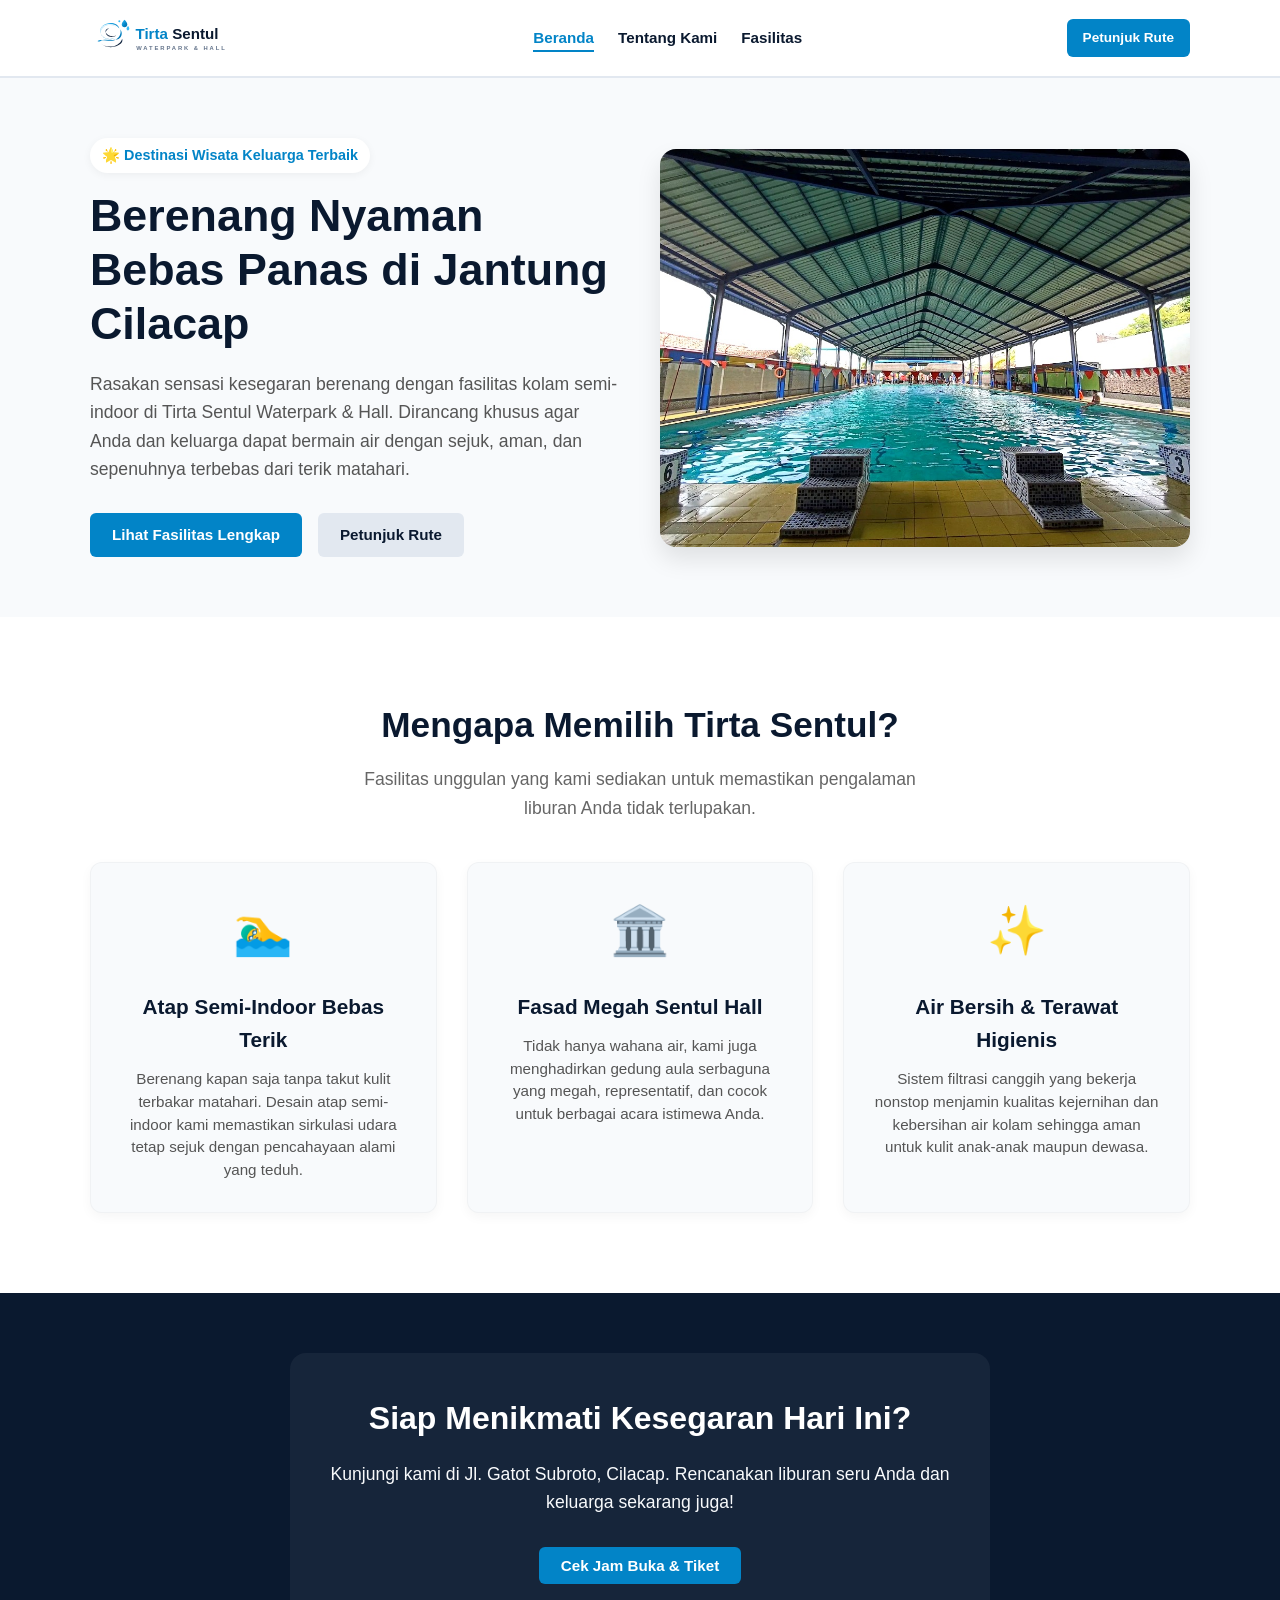
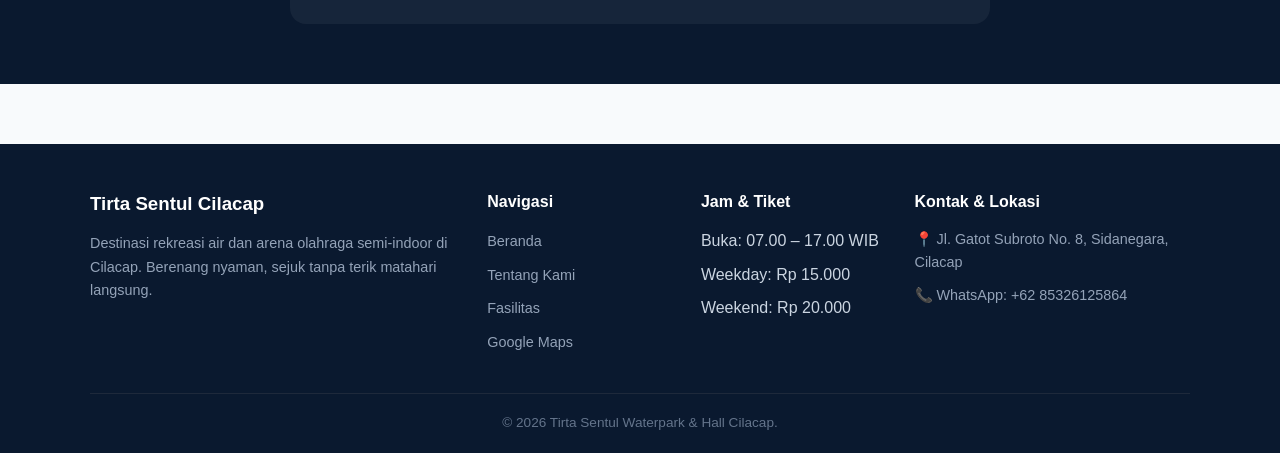
==== commit 1b6c4e13: "Merge pull request #1 from fasyania/fitur-beranda Feat: Home page yang terdiri dari section hero, ke" ====
--- a/index.html
+++ b/index.html
@@ -5,6 +5,7 @@
   <meta name="viewport" content="width=device-width, initial-scale=1.0">
   <title>Beranda - Tirta Sentul Waterpark & Hall Cilacap</title>
   <meta name="description" content="Destinasi renang semi-indoor sejuk di Cilacap. Bebas terik matahari langsung dan hujan.">
+  <link rel="icon" type="image/svg+xml" href="assets/images/logo-icon.svg">
   <link rel="stylesheet" href="style.css">
 </head>
 <body>
@@ -14,9 +15,8 @@
        ========================================================================= -->
   <header class="site-header">
     <div class="container navbar">
-      <a href="index.html" class="brand-logo">
-        <svg viewBox="0 0 24 24"><path d="M12 2C6.48 2 2 6.48 2 12s4.48 10 10 10 10-4.48 10-10S17.52 2 12 2zm-1 17.93c-3.95-.49-7-3.85-7-7.93 0-.62.08-1.21.21-1.79L9 15v1c0 1.1.9 2 2 2v1.93zm6.9-2.54c-.26-.81-1-1.39-1.9-1.39h-1v-3c0-.55-.45-1-1-1H8v-2h2c.55 0 1-.45 1-1V7h2c1.1 0 2-.9 2-2v-.41c2.93 1.19 5 4.06 5 7.41 0 2.08-.8 3.97-2.1 5.39z"/></svg>
-        <span>Tirta Sentul</span>
+      <a href="index.html" class="brand-logo" aria-label="Tirta Sentul Waterpark & Hall">
+        <img src="assets/images/logo.svg" alt="Tirta Sentul Waterpark & Hall" class="brand-logo-img">
       </a>
 
       <nav>
@@ -38,12 +38,122 @@
        Instruksi: Masukkan kode [BLOK 1: HTML] hasil generate AI di bawah ini.
        ========================================================================= -->
   <main id="main-content">
-    <section style="padding: 80px 0; text-align: center;">
+  <!-- HERO SECTION -->
+  <section class="home-hero">
+    <div class="container">
+      <div class="home-hero-layout">
+        <div class="home-hero-content">
+          <span class="home-hero-badge">🌟 Destinasi Wisata Keluarga Terbaik</span>
+          <h1 class="home-hero-title">Berenang Nyaman Bebas Panas di Jantung Cilacap</h1>
+          <p class="home-hero-desc">
+            Rasakan sensasi kesegaran berenang dengan fasilitas kolam semi-indoor di Tirta Sentul Waterpark & Hall. Dirancang khusus agar Anda dan keluarga dapat bermain air dengan sejuk, aman, dan sepenuhnya terbebas dari terik matahari.
+          </p>
+        <div class="home-hero-actions">
+          <a href="fasilitas.html" class="btn btn-primary">Lihat Fasilitas Lengkap</a>
+          <a href="https://maps.google.com/?q=Sentul+Waterpark+Cilacap" target="_blank" rel="noopener noreferrer" class="btn btn-secondary">Petunjuk Rute</a>
+        </div>
+      </div>
+      <div class="home-hero-visual">
+        <img src="assets/images/indoor-pool.jpg" alt="Kolam Renang Semi-Indoor Tirta Sentul Cilacap" class="home-hero-img">
+      </div>
+    </div>
+  </div>
+  </section>
+
+    <!-- KEUNGGULAN SECTION -->
+    <section class="home-highlights">
       <div class="container">
-        <h2>Area Kerja PIC 1: Halaman Beranda</h2>
-        <p style="margin-top: 10px; color: var(--text-muted);">Silakan masukkan kode HTML Beranda pada branch <code>fitur-beranda</code>.</p>
+        <div class="home-section-header">
+          <h2 class="home-section-title">Mengapa Memilih Tirta Sentul?</h2>
+          <p class="home-section-desc">Fasilitas unggulan yang kami sediakan untuk memastikan pengalaman liburan Anda tidak terlupakan.</p>
+        </div>
+        
+        <div class="home-highlights-grid">
+          <!-- Kartu 1 -->
+          <article class="home-card">
+            <div class="home-card-icon">🏊‍♂️</div>
+            <h3 class="home-card-title">Atap Semi-Indoor Bebas Terik</h3>
+            <p class="home-card-desc">Berenang kapan saja tanpa takut kulit terbakar matahari. Desain atap semi-indoor kami memastikan sirkulasi udara tetap sejuk dengan pencahayaan alami yang teduh.</p>
+          </article>
+
+          <!-- Kartu 2 -->
+          <article class="home-card">
+            <div class="home-card-icon">🏛️</div>
+            <h3 class="home-card-title">Fasad Megah Sentul Hall</h3>
+            <p class="home-card-desc">Tidak hanya wahana air, kami juga menghadirkan gedung aula serbaguna yang megah, representatif, dan cocok untuk berbagai acara istimewa Anda.</p>
+          </article>
+
+          <!-- Kartu 3 -->
+          <article class="home-card">
+            <div class="home-card-icon">✨</div>
+            <h3 class="home-card-title">Air Bersih & Terawat Higienis</h3>
+            <p class="home-card-desc">Sistem filtrasi canggih yang bekerja nonstop menjamin kualitas kejernihan dan kebersihan air kolam sehingga aman untuk kulit anak-anak maupun dewasa.</p>
+          </article>
+        </div>
       </div>
     </section>
+
+      <!-- CALL TO ACTION (CTA) SECTION -->
+      <section class="home-cta-banner">
+      <div class="container">
+        <div class="home-cta-content">
+          <h2 class="home-cta-title">Siap Menikmati Kesegaran Hari Ini?</h2>
+          <p class="home-cta-desc">Kunjungi kami di Jl. Gatot Subroto, Cilacap. Rencanakan liburan seru Anda dan keluarga sekarang juga!</p>
+          <button type="button" id="btn-info-tiket" class="btn btn-primary">Cek Jam Buka & Tiket</button>
+        </div>
+      </div>
+    </section>
+
+        <!-- MODAL POP-UP INFO TIKET & JAM OPERASIONAL -->
+    <dialog id="modal-info-tiket" class="home-modal">
+      <div class="home-modal-content">
+        <div class="home-modal-header">
+          <h3 class="home-modal-title">🎫 Informasi Tiket & Jam Buka</h3>
+          <button type="button" id="btn-close-modal" class="home-modal-close" aria-label="Tutup Modal">&times;</button>
+        </div>
+        
+        <div class="home-modal-body">
+          <p>Selamat datang di <strong>Tirta Sentul Waterpark & Hall Cilacap</strong>! Berikut rincian tarif masuk dan waktu operasional kami:</p>
+          
+          <div class="home-modal-price-box">
+            <div class="home-modal-price-item">
+              <span>Senin – Jumat (Weekday)</span>
+              <span>Rp 15.000 / orang</span>
+            </div>
+            <div class="home-modal-price-item">
+              <span>Sabtu – Minggu &amp; Libur Nasional</span>
+              <span>Rp 20.000 / orang</span>
+            </div>
+            <div class="home-modal-price-item">
+              <span>Rombongan Sekolah / Instansi</span>
+              <span>Hubungi WA</span>
+            </div>
+            <div class="home-modal-price-item">
+              <span>Jam Operasional</span>
+              <span>07.30 – 17.00 WIB</span>
+            </div>
+          </div>
+          
+          <p class="home-modal-note">📍 <em>Jl. Gatot Subroto No. 8, Sidanegara, Cilacap</em></p>
+        </div>
+
+        <div class="home-modal-actions">
+          <a href="https://wa.me/6285326125864?text=Halo%20Tirta%20Sentul,%20saya%20ingin%20tanya%20info%20tiket%20dan%20booking%20rombongan%20sekolah" 
+             target="_blank" 
+             rel="noopener noreferrer" 
+             class="btn btn-primary">
+            💬 Hubungi WhatsApp
+          </a>
+          <a href="https://maps.google.com/?q=Sentul+Waterpark+Cilacap" 
+             target="_blank" 
+             rel="noopener noreferrer" 
+             class="btn btn-secondary">
+            📍 Buka Google Maps
+          </a>
+        </div>
+      </div>
+    </dialog>
+
   </main>
 
   <!-- =========================================================================
--- a/style.css
+++ b/style.css
@@ -100,16 +100,18 @@
   display: flex;
   align-items: center;
   gap: 8px;
-  font-size: 1.35rem;
-  font-weight: 700;
-  color: var(--navy-color);
   text-decoration: none;
 }
 
-.brand-logo svg {
-  width: 26px;
-  height: 26px;
-  fill: var(--primary-color);
+.brand-logo-img {
+  height: 44px;
+  width: auto;
+  display: block;
+  transition: transform 0.2s ease;
+}
+
+.brand-logo:hover .brand-logo-img {
+  transform: scale(1.02);
 }
 
 .nav-links {
@@ -202,8 +204,285 @@
    Aturan: Wajib gunakan prefix .home- untuk semua class khusus Beranda.
    Tuliskan kode CSS halaman beranda di bawah baris ini:
    ========================================================================== */
-
-
+/* 5. BAGIAN PIC 1: HALAMAN BERANDA */
+
+/* HERO SECTION */
+.home-hero {
+  padding: 60px 0;
+  background-color: var(--bg-light);
+}
+
+.home-hero-layout {
+  display: flex;
+  align-items: center;
+  justify-content: space-between;
+  gap: 40px;
+}
+
+.home-hero-content {
+  flex: 1;
+  max-width: 600px;
+}
+
+.home-hero-badge {
+  display: inline-block;
+  background-color: var(--white);
+  color: var(--primary-color);
+  padding: 6px 12px;
+  border-radius: 20px;
+  font-size: 0.9rem;
+  font-weight: bold;
+  margin-bottom: 16px;
+  box-shadow: 0 2px 8px rgba(0,0,0,0.05);
+}
+
+.home-hero-title {
+  color: var(--navy-color);
+  font-size: 2.8rem;
+  line-height: 1.2;
+  margin-bottom: 20px;
+}
+
+.home-hero-desc {
+  font-size: 1.1rem;
+  line-height: 1.6;
+  color: #555;
+  margin-bottom: 30px;
+}
+
+.home-hero-actions {
+  display: flex;
+  gap: 16px;
+  flex-wrap: wrap;
+}
+
+.home-hero-visual {
+  flex: 1;
+}
+
+.home-hero-img {
+  width: 100%;
+  height: auto;
+  border-radius: 16px;
+  box-shadow: 0 12px 24px rgba(0,0,0,0.1);
+  object-fit: cover;
+}
+
+/* SECTION HEADER (Reusable) */
+.home-section-header {
+  text-align: center;
+  margin-bottom: 40px;
+}
+
+.home-section-title {
+  color: var(--navy-color);
+  font-size: 2.2rem;
+  margin-bottom: 12px;
+}
+
+.home-section-desc {
+  color: #666;
+  font-size: 1.1rem;
+  max-width: 600px;
+  margin: 0 auto;
+}
+
+/* HIGHLIGHTS SECTION */
+.home-highlights {
+  padding: 80px 0;
+  background-color: var(--white);
+}
+
+.home-highlights-grid {
+  display: grid;
+  grid-template-columns: repeat(3, 1fr);
+  gap: 30px;
+}
+
+.home-card {
+  background-color: var(--bg-light);
+  padding: 30px;
+  border-radius: 12px;
+  text-align: center;
+  box-shadow: 0 4px 12px rgba(0,0,0,0.04);
+  transition: transform 0.3s ease, box-shadow 0.3s ease;
+  border: 1px solid rgba(0,0,0,0.03);
+}
+
+.home-card:hover {
+  transform: translateY(-8px);
+  box-shadow: 0 12px 24px rgba(0,0,0,0.08);
+}
+
+.home-card-icon {
+  font-size: 3rem;
+  margin-bottom: 20px;
+}
+
+.home-card-title {
+  color: var(--navy-color);
+  font-size: 1.3rem;
+  margin-bottom: 12px;
+}
+
+.home-card-desc {
+  color: #555;
+  line-height: 1.5;
+  font-size: 0.95rem;
+}
+
+/* CTA BANNER SECTION */
+.home-cta-banner {
+  padding: 60px 0;
+  background-color: var(--navy-color);
+  text-align: center;
+}
+
+.home-cta-content {
+  max-width: 700px;
+  margin: 0 auto;
+  padding: 40px;
+  background-color: rgba(255,255,255,0.05);
+  border-radius: 16px;
+}
+
+.home-cta-title {
+  color: var(--white);
+  font-size: 2rem;
+  margin-bottom: 16px;
+}
+
+.home-cta-desc {
+  color: var(--bg-light);
+  font-size: 1.1rem;
+  margin-bottom: 30px;
+}
+
+/* MODAL TIKET POP-UP (NATIVE HTML5 DIALOG) */
+.home-modal {
+  border: none;
+  border-radius: 16px;
+  padding: 0;
+  max-width: 520px;
+  width: 90%;
+  box-shadow: 0 20px 40px rgba(0, 0, 0, 0.25);
+  margin: auto;
+}
+
+.home-modal::backdrop {
+  background: rgba(10, 25, 47, 0.65);
+  backdrop-filter: blur(4px);
+}
+
+.home-modal-content {
+  padding: 28px;
+  background-color: var(--white);
+}
+
+.home-modal-header {
+  display: flex;
+  justify-content: space-between;
+  align-items: center;
+  margin-bottom: 16px;
+  padding-bottom: 12px;
+  border-bottom: 1px solid var(--border-color);
+}
+
+.home-modal-title {
+  color: var(--navy-color);
+  font-size: 1.25rem;
+  margin: 0;
+}
+
+.home-modal-close {
+  background: none;
+  border: none;
+  font-size: 1.8rem;
+  line-height: 1;
+  color: #64748b;
+  cursor: pointer;
+  padding: 0 4px;
+  transition: color 0.2s;
+}
+
+.home-modal-close:hover {
+  color: var(--navy-color);
+}
+
+.home-modal-body {
+  color: #475569;
+  font-size: 0.95rem;
+  line-height: 1.6;
+  margin-bottom: 24px;
+}
+
+.home-modal-price-box {
+  background-color: var(--bg-light);
+  border-radius: 10px;
+  padding: 14px 16px;
+  margin: 14px 0;
+  border-left: 4px solid var(--primary-color);
+}
+
+.home-modal-price-item {
+  display: flex;
+  justify-content: space-between;
+  padding: 6px 0;
+  font-weight: 500;
+  border-bottom: 1px dashed #e2e8f0;
+}
+
+.home-modal-price-item:last-child {
+  border-bottom: none;
+}
+
+.home-modal-price-item span:last-child {
+  font-weight: 700;
+  color: var(--primary-color);
+}
+
+.home-modal-note {
+  font-size: 0.85rem;
+  color: #64748b;
+  margin-top: 10px;
+}
+
+.home-modal-actions {
+  display: flex;
+  gap: 12px;
+  flex-wrap: wrap;
+}
+
+.home-modal-actions .btn {
+  flex: 1;
+  text-align: center;
+  justify-content: center;
+  font-size: 0.9rem;
+  padding: 10px 14px;
+}
+/* RESPONSIVE DASAR BERANDA */
+@media (max-width: 768px) {
+  .home-hero-layout {
+    flex-direction: column;
+    text-align: center;
+  }
+  
+  .home-hero-actions {
+    justify-content: center;
+  }
+
+  .home-hero-title {
+    font-size: 2.2rem;
+  }
+
+  .home-highlights-grid {
+    grid-template-columns: 1fr;
+  }
+
+  .home-modal-actions {
+    flex-direction: column;
+  }
+}
 
 /* ==========================================================================
    6. BAGIAN PIC 2: HALAMAN TENTANG KAMI (tentang.html)
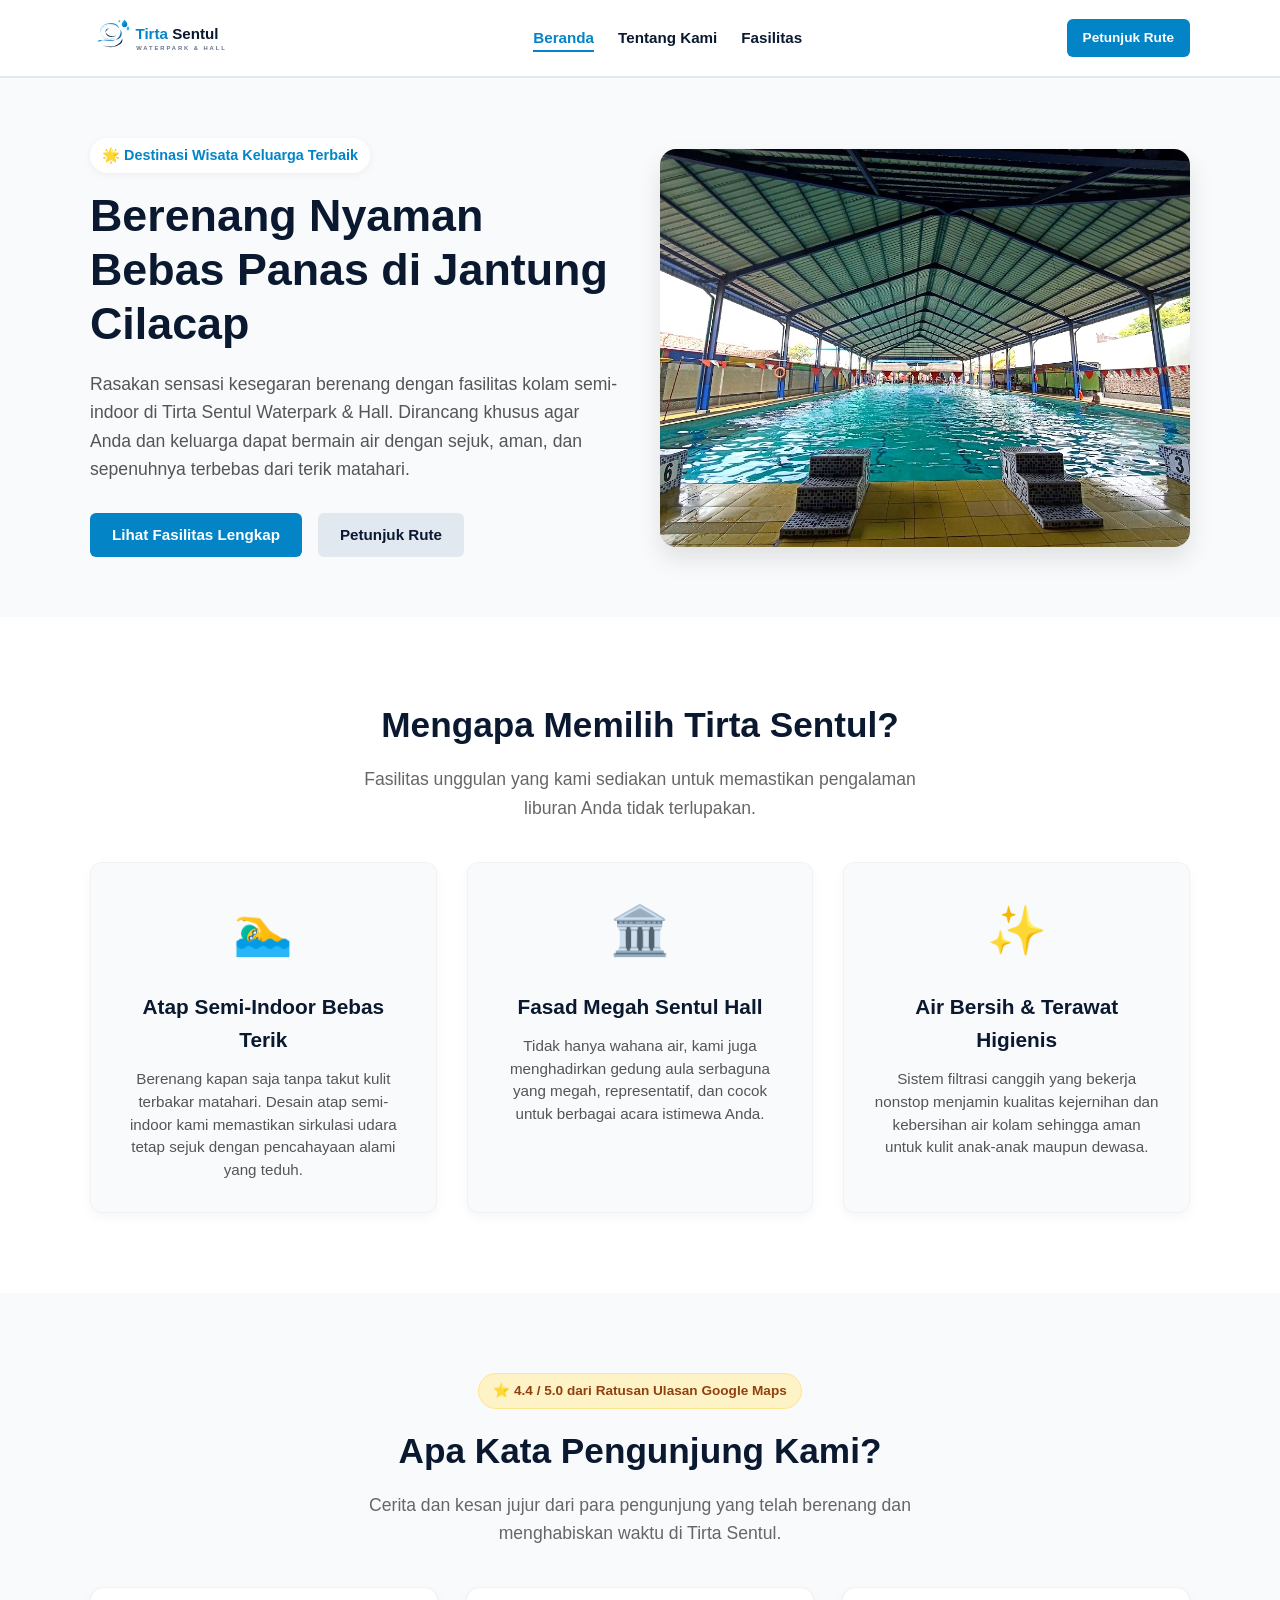
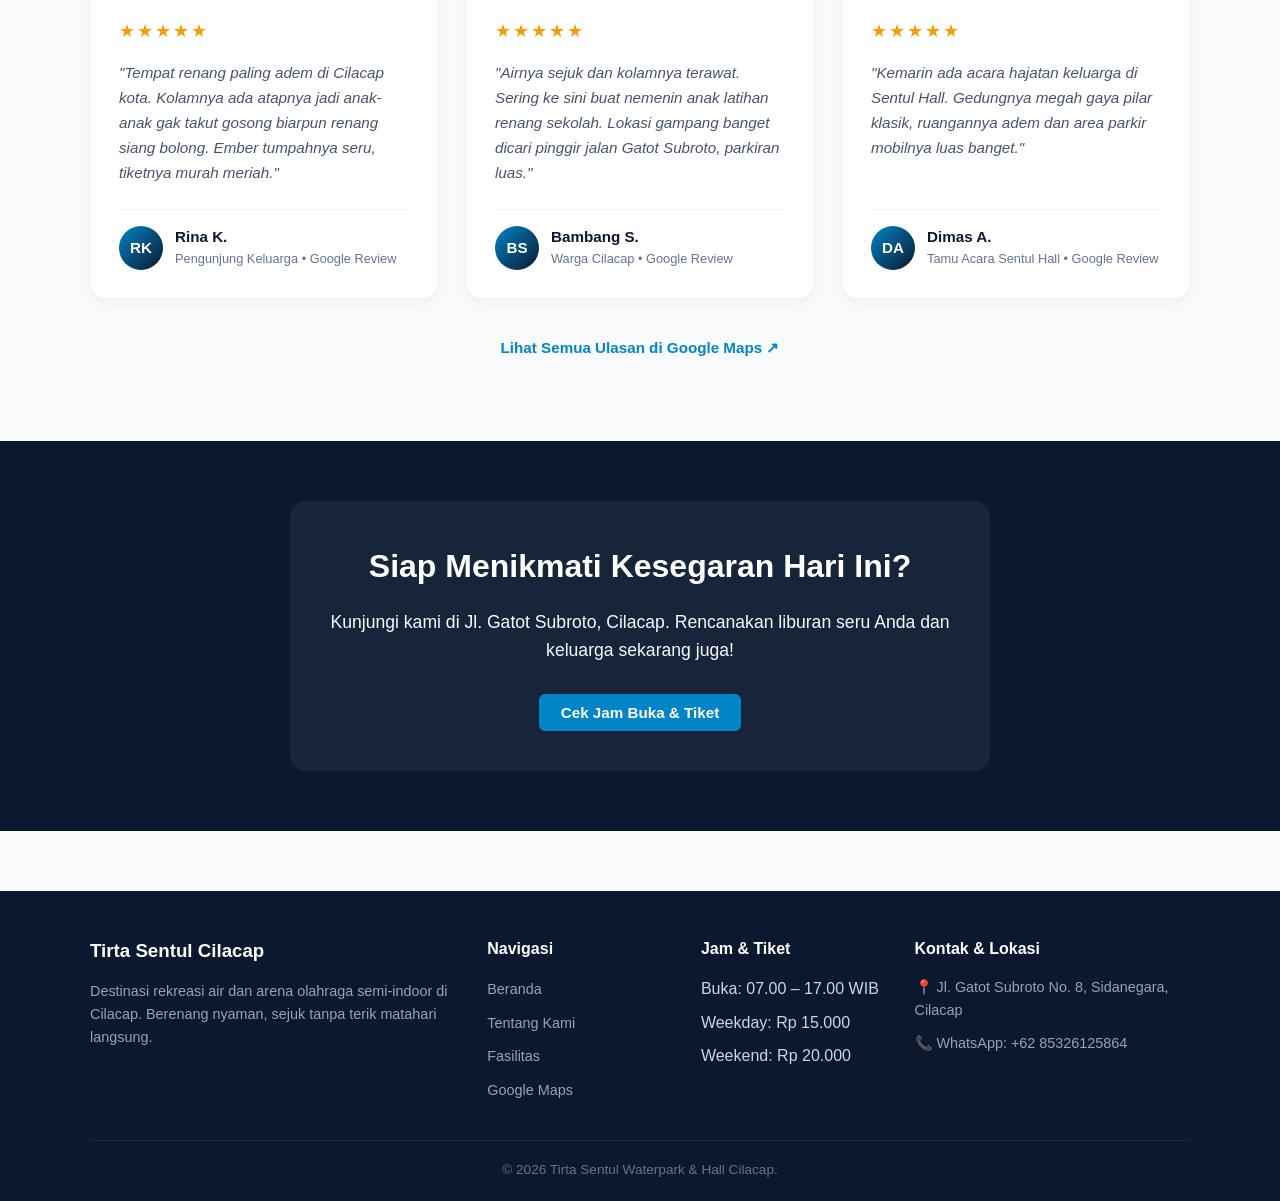
==== commit b30c77ad: "[FEAT] Menambahkan section testimoni/review" ====
--- a/index.html
+++ b/index.html
@@ -86,15 +86,79 @@
           <!-- Kartu 3 -->
           <article class="home-card">
             <div class="home-card-icon">✨</div>
-            <h3 class="home-card-title">Air Bersih & Terawat Higienis</h3>
+            <h3 class="home-card-title">Air Bersih &amp; Terawat Higienis</h3>
             <p class="home-card-desc">Sistem filtrasi canggih yang bekerja nonstop menjamin kualitas kejernihan dan kebersihan air kolam sehingga aman untuk kulit anak-anak maupun dewasa.</p>
           </article>
         </div>
       </div>
     </section>
 
-      <!-- CALL TO ACTION (CTA) SECTION -->
-      <section class="home-cta-banner">
+    <!-- TESTIMONIALS SECTION (DATA RIIL GOOGLE MAPS REVIEWS) -->
+    <section class="home-testimonials">
+      <div class="container">
+        <div class="home-section-header">
+          <span class="home-testimonial-badge">⭐ 4.4 / 5.0 dari Ratusan Ulasan Google Maps</span>
+          <h2 class="home-section-title">Apa Kata Pengunjung Kami?</h2>
+          <p class="home-section-desc">Cerita dan kesan jujur dari para pengunjung yang telah berenang dan menghabiskan waktu di Tirta Sentul.</p>
+        </div>
+
+        <div class="home-testimonials-grid">
+          <!-- Testimoni 1: Wisata Keluarga -->
+          <article class="home-testimonial-card">
+            <div class="home-testimonial-stars" aria-label="Rating 5 dari 5 bintang">★★★★★</div>
+            <p class="home-testimonial-quote">
+              "Tempat renang paling adem di Cilacap kota. Kolamnya ada atapnya jadi anak-anak gak takut gosong biarpun renang siang bolong. Ember tumpahnya seru, tiketnya murah meriah."
+            </p>
+            <div class="home-testimonial-author">
+              <div class="home-testimonial-avatar">RK</div>
+              <div class="home-testimonial-info">
+                <strong class="home-testimonial-name">Rina K.</strong>
+                <span class="home-testimonial-role">Pengunjung Keluarga • Google Review</span>
+              </div>
+            </div>
+          </article>
+
+          <!-- Testimoni 2: Rombongan Sekolah -->
+          <article class="home-testimonial-card">
+            <div class="home-testimonial-stars" aria-label="Rating 5 dari 5 bintang">★★★★★</div>
+            <p class="home-testimonial-quote">
+              "Airnya sejuk dan kolamnya terawat. Sering ke sini buat nemenin anak latihan renang sekolah. Lokasi gampang banget dicari pinggir jalan Gatot Subroto, parkiran luas."
+            </p>
+            <div class="home-testimonial-author">
+              <div class="home-testimonial-avatar">BS</div>
+              <div class="home-testimonial-info">
+                <strong class="home-testimonial-name">Bambang S.</strong>
+                <span class="home-testimonial-role">Warga Cilacap • Google Review</span>
+              </div>
+            </div>
+          </article>
+
+          <!-- Testimoni 3: Acara Sentul Hall -->
+          <article class="home-testimonial-card">
+            <div class="home-testimonial-stars" aria-label="Rating 5 dari 5 bintang">★★★★★</div>
+            <p class="home-testimonial-quote">
+              "Kemarin ada acara hajatan keluarga di Sentul Hall. Gedungnya megah gaya pilar klasik, ruangannya adem dan area parkir mobilnya luas banget."
+            </p>
+            <div class="home-testimonial-author">
+              <div class="home-testimonial-avatar">DA</div>
+              <div class="home-testimonial-info">
+                <strong class="home-testimonial-name">Dimas A.</strong>
+                <span class="home-testimonial-role">Tamu Acara Sentul Hall • Google Review</span>
+              </div>
+            </div>
+          </article>
+        </div>
+
+        <div class="home-testimonial-footer">
+          <a href="https://maps.google.com/?q=Sentul+Waterpark+Cilacap" target="_blank" rel="noopener noreferrer" class="home-testimonial-link">
+            Lihat Semua Ulasan di Google Maps ↗
+          </a>
+        </div>
+      </div>
+    </section>
+
+    <!-- CALL TO ACTION (CTA) SECTION -->
+    <section class="home-cta-banner">
       <div class="container">
         <div class="home-cta-content">
           <h2 class="home-cta-title">Siap Menikmati Kesegaran Hari Ini?</h2>
--- a/style.css
+++ b/style.css
@@ -14,8 +14,8 @@
 }
 
 :root {
-  --primary-color: #0284c7;     /* Biru Air Tirta Sentul */
-  --primary-hover: #0369a1;     /* Biru lebih gelap saat hover */
+  --primary-color: #0284c7;    /* Biru Air Tirta Sentul */
+  --primary-hover: #0369a1;    /* Biru lebih gelap saat hover */
   --navy-color: #0a192f;        /* Navy Gelap untuk teks judul & footer */
   --bg-light: #f8fafc;          /* Latar belakang halaman */
   --text-color: #334155;        /* Warna teks isi / paragraf */
@@ -201,12 +201,7 @@
 
 /* ==========================================================================
    5. BAGIAN PIC 1: HALAMAN BERANDA (index.html)
-   Aturan: Wajib gunakan prefix .home- untuk semua class khusus Beranda.
-   Tuliskan kode CSS halaman beranda di bawah baris ini:
    ========================================================================== */
-/* 5. BAGIAN PIC 1: HALAMAN BERANDA */
-
-/* HERO SECTION */
 .home-hero {
   padding: 60px 0;
   background-color: var(--bg-light);
@@ -268,7 +263,6 @@
   object-fit: cover;
 }
 
-/* SECTION HEADER (Reusable) */
 .home-section-header {
   text-align: center;
   margin-bottom: 40px;
@@ -287,7 +281,6 @@
   margin: 0 auto;
 }
 
-/* HIGHLIGHTS SECTION */
 .home-highlights {
   padding: 80px 0;
   background-color: var(--white);
@@ -331,7 +324,123 @@
   font-size: 0.95rem;
 }
 
-/* CTA BANNER SECTION */
+/* TESTIMONIALS SECTION (GOOGLE MAPS REVIEWS) */
+.home-testimonials {
+  padding: 80px 0;
+  background-color: var(--bg-light);
+}
+
+.home-testimonial-badge {
+  display: inline-block;
+  background-color: #fef3c7;
+  color: #92400e;
+  padding: 6px 14px;
+  border-radius: 20px;
+  font-size: 0.85rem;
+  font-weight: 700;
+  margin-bottom: 14px;
+  border: 1px solid #fde68a;
+}
+
+.home-testimonials-grid {
+  display: grid;
+  grid-template-columns: repeat(3, 1fr);
+  gap: 28px;
+  margin-bottom: 36px;
+}
+
+.home-testimonial-card {
+  background-color: var(--white);
+  border-radius: 14px;
+  padding: 28px;
+  box-shadow: 0 4px 12px rgba(0, 0, 0, 0.04);
+  border: 1px solid rgba(0, 0, 0, 0.05);
+  display: flex;
+  flex-direction: column;
+  justify-content: space-between;
+  transition: transform 0.3s ease, box-shadow 0.3s ease;
+}
+
+.home-testimonial-card:hover {
+  transform: translateY(-6px);
+  box-shadow: 0 12px 24px rgba(0, 0, 0, 0.08);
+}
+
+.home-testimonial-stars {
+  color: #f59e0b;
+  font-size: 1.15rem;
+  letter-spacing: 2px;
+  margin-bottom: 14px;
+}
+
+.home-testimonial-quote {
+  color: #475569;
+  font-size: 0.95rem;
+  line-height: 1.65;
+  font-style: italic;
+  margin-bottom: 24px;
+  flex-grow: 1;
+}
+
+.home-testimonial-author {
+  display: flex;
+  align-items: center;
+  gap: 12px;
+  padding-top: 16px;
+  border-top: 1px solid #f1f5f9;
+}
+
+.home-testimonial-avatar {
+  width: 44px;
+  height: 44px;
+  border-radius: 50%;
+  background: linear-gradient(135deg, var(--primary-color), var(--navy-color));
+  color: var(--white);
+  display: flex;
+  align-items: center;
+  justify-content: center;
+  font-weight: 700;
+  font-size: 0.95rem;
+  flex-shrink: 0;
+}
+
+.home-testimonial-info {
+  display: flex;
+  flex-direction: column;
+}
+
+.home-testimonial-name {
+  color: var(--navy-color);
+  font-size: 0.95rem;
+  line-height: 1.3;
+}
+
+.home-testimonial-role {
+  color: #64748b;
+  font-size: 0.8rem;
+  margin-top: 2px;
+}
+
+.home-testimonial-footer {
+  text-align: center;
+}
+
+.home-testimonial-link {
+  display: inline-flex;
+  align-items: center;
+  gap: 6px;
+  color: var(--primary-color);
+  font-weight: 600;
+  font-size: 0.95rem;
+  text-decoration: none;
+  transition: color 0.2s;
+}
+
+.home-testimonial-link:hover {
+  color: var(--navy-color);
+  text-decoration: underline;
+}
+
 .home-cta-banner {
   padding: 60px 0;
   background-color: var(--navy-color);
@@ -358,7 +467,6 @@
   margin-bottom: 30px;
 }
 
-/* MODAL TIKET POP-UP (NATIVE HTML5 DIALOG) */
 .home-modal {
   border: none;
   border-radius: 16px;
@@ -460,7 +568,7 @@
   font-size: 0.9rem;
   padding: 10px 14px;
 }
-/* RESPONSIVE DASAR BERANDA */
+
 @media (max-width: 768px) {
   .home-hero-layout {
     flex-direction: column;
@@ -475,7 +583,8 @@
     font-size: 2.2rem;
   }
 
-  .home-highlights-grid {
+  .home-highlights-grid,
+  .home-testimonials-grid {
     grid-template-columns: 1fr;
   }
 
@@ -485,16 +594,294 @@
 }
 
 /* ==========================================================================
-   6. BAGIAN PIC 2: HALAMAN TENTANG KAMI (tentang.html)
-   Aturan: Wajib gunakan prefix .about- untuk semua class khusus Tentang Kami.
-   Tuliskan kode CSS halaman tentang kami di bawah baris ini:
+   6. BAGIAN PIC 2: HALAMAN TENTANG KAMI
    ========================================================================== */
-
-
-
-/* ==========================================================================
-   7. BAGIAN PIC 3: HALAMAN FASILITAS (fasilitas.html)
-   Aturan: Wajib gunakan prefix .facility- untuk semua class khusus Fasilitas.
-   Tuliskan kode CSS halaman fasilitas di bawah baris ini:
-   ========================================================================== */
-
+.about-hidden {
+  display: none;
+}
+
+.about-hero {
+  background-color: var(--bg-light);
+  padding: 50px 0;
+  text-align: center;
+  border-bottom: 1px solid rgba(0, 0, 0, 0.05);
+}
+
+.about-hero-title {
+  color: var(--navy-color);
+  font-size: 2.2rem;
+  margin-bottom: 12px;
+}
+
+.about-hero-subtitle {
+  color: #555555;
+  font-size: 1.05rem;
+  max-width: 720px;
+  margin: 0 auto;
+  line-height: 1.6;
+}
+
+.about-profile {
+  padding: 60px 0;
+}
+
+.about-profile-grid {
+  display: flex;
+  flex-wrap: wrap;
+  gap: 40px;
+  align-items: flex-start;
+}
+
+.about-profile-image-wrap {
+  flex: 1 1 400px;
+}
+
+.about-profile-img {
+  width: 100%;
+  height: auto;
+  border-radius: 12px;
+  box-shadow: 0 8px 20px rgba(0, 0, 0, 0.08);
+  object-fit: cover;
+}
+
+.about-profile-content {
+  flex: 1 1 450px;
+}
+
+.about-profile-title {
+  color: var(--navy-color);
+  font-size: 1.75rem;
+  margin-bottom: 16px;
+}
+
+.about-profile-text {
+  color: #444444;
+  line-height: 1.7;
+  margin-bottom: 16px;
+}
+
+.about-actions {
+  margin-top: 24px;
+  margin-bottom: 20px;
+}
+
+.about-box-visi {
+  background-color: var(--bg-light);
+  border-left: 4px solid var(--primary-color);
+  padding: 24px;
+  border-radius: 0 12px 12px 0;
+  margin-top: 20px;
+}
+
+.about-visi-title,
+.about-misi-title {
+  color: var(--navy-color);
+  font-size: 1.15rem;
+  margin-bottom: 8px;
+}
+
+.about-misi-title {
+  margin-top: 16px;
+}
+
+.about-visi-text {
+  color: #555555;
+  line-height: 1.6;
+  margin-bottom: 12px;
+}
+
+.about-misi-list {
+  padding-left: 20px;
+  color: #555555;
+  line-height: 1.6;
+}
+
+.about-misi-list li {
+  margin-bottom: 8px;
+}
+
+.about-values {
+  background-color: var(--bg-light);
+  padding: 60px 0;
+}
+
+.about-section-header {
+  text-align: center;
+  margin-bottom: 40px;
+}
+
+.about-section-title {
+  color: var(--navy-color);
+  font-size: 1.8rem;
+  margin-bottom: 10px;
+}
+
+.about-section-subtitle {
+  color: #666666;
+  font-size: 1rem;
+}
+
+.about-values-grid {
+  display: flex;
+  flex-wrap: wrap;
+  gap: 24px;
+}
+
+.about-card {
+  background-color: var(--white);
+  flex: 1 1 280px;
+  padding: 30px 24px;
+  border-radius: 12px;
+  box-shadow: 0 4px 15px rgba(0, 0, 0, 0.05);
+  transition: transform 0.3s ease, box-shadow 0.3s ease;
+}
+
+.about-card:hover {
+  transform: translateY(-4px);
+  box-shadow: 0 8px 25px rgba(0, 0, 0, 0.1);
+}
+
+.about-card-badge {
+  display: inline-block;
+  background-color: var(--bg-light);
+  color: var(--primary-color);
+  font-weight: bold;
+  font-size: 0.9rem;
+  padding: 6px 12px;
+  border-radius: 20px;
+  margin-bottom: 16px;
+}
+
+.about-card-title {
+  color: var(--navy-color);
+  font-size: 1.25rem;
+  margin-bottom: 12px;
+}
+
+.about-card-text {
+  color: #555555;
+  line-height: 1.6;
+  font-size: 0.95rem;
+}
+
+/* =======================================================================
+   7. BAGIAN PIC 3: HALAMAN FASILITAS
+   ======================================================================= */
+.facility-hero {
+  background-color: var(--navy-color);
+  color: var(--white);
+  padding: 50px 20px;
+  text-align: center;
+}
+
+.facility-hero h2 {
+  font-size: 2rem;
+  margin-bottom: 10px;
+}
+
+.facility-hero p {
+  font-size: 1rem;
+  max-width: 600px;
+  margin: 0 auto;
+  opacity: 0.9;
+}
+
+.facility-catalog {
+  padding: 50px 20px;
+  background-color: var(--bg-light);
+}
+
+.facility-section-header {
+  text-align: center;
+  margin-bottom: 30px;
+}
+
+.facility-section-header h2 {
+  font-size: 1.8rem;
+  color: var(--navy-color);
+  margin-bottom: 8px;
+}
+
+.facility-section-header p {
+  color: #555;
+  font-size: 0.95rem;
+}
+
+.facility-grid {
+  display: grid;
+  grid-template-columns: repeat(auto-fit, minmax(260px, 1fr));
+  gap: 20px;
+}
+
+.facility-card {
+  background-color: var(--white);
+  border: 1px solid #ddd;
+  border-radius: 8px;
+  padding: 20px;
+  overflow: hidden;
+  box-shadow: 0 4px 6px rgba(0, 0, 0, 0.05);
+  transition: transform 0.3s ease, box-shadow 0.3s ease;
+  display: flex;
+  flex-direction: column;
+  justify-content: space-between;
+}
+
+.facility-card:hover {
+  transform: translateY(-4px);
+  box-shadow: 0 6px 12px rgba(0, 0, 0, 0.1);
+}
+
+.facility-card img {
+  width: 100%;
+  height: 160px;
+  object-fit: cover;
+  border-radius: 6px;
+  margin-bottom: 15px;
+}
+
+.facility-card h3 {
+  font-size: 1.2rem;
+  color: var(--navy-color);
+  margin-bottom: 8px;
+}
+
+.facility-card p {
+  font-size: 0.9rem;
+  color: #666;
+  margin-bottom: 15px;
+  flex-grow: 1;
+}
+
+.facility-pricing {
+  padding: 50px 20px;
+  background-color: var(--white);
+}
+
+.facility-pricing-grid {
+  display: grid;
+  grid-template-columns: repeat(auto-fit, minmax(240px, 1fr));
+  gap: 20px;
+  max-width: 700px;
+  margin: 0 auto;
+}
+
+.facility-pricing-card {
+  background-color: var(--bg-light);
+  border: 1px solid #ccc;
+  border-radius: 8px;
+  padding: 25px;
+  text-align: center;
+  box-shadow: 0 2px 4px rgba(0, 0, 0, 0.05);
+}
+
+.facility-pricing-card h3 {
+  font-size: 1.1rem;
+  color: var(--navy-color);
+  margin-bottom: 10px;
+}
+
+.facility-pricing-card .price {
+  font-size: 1.25rem;
+  font-weight: bold;
+  color: var(--primary-color);
+}
